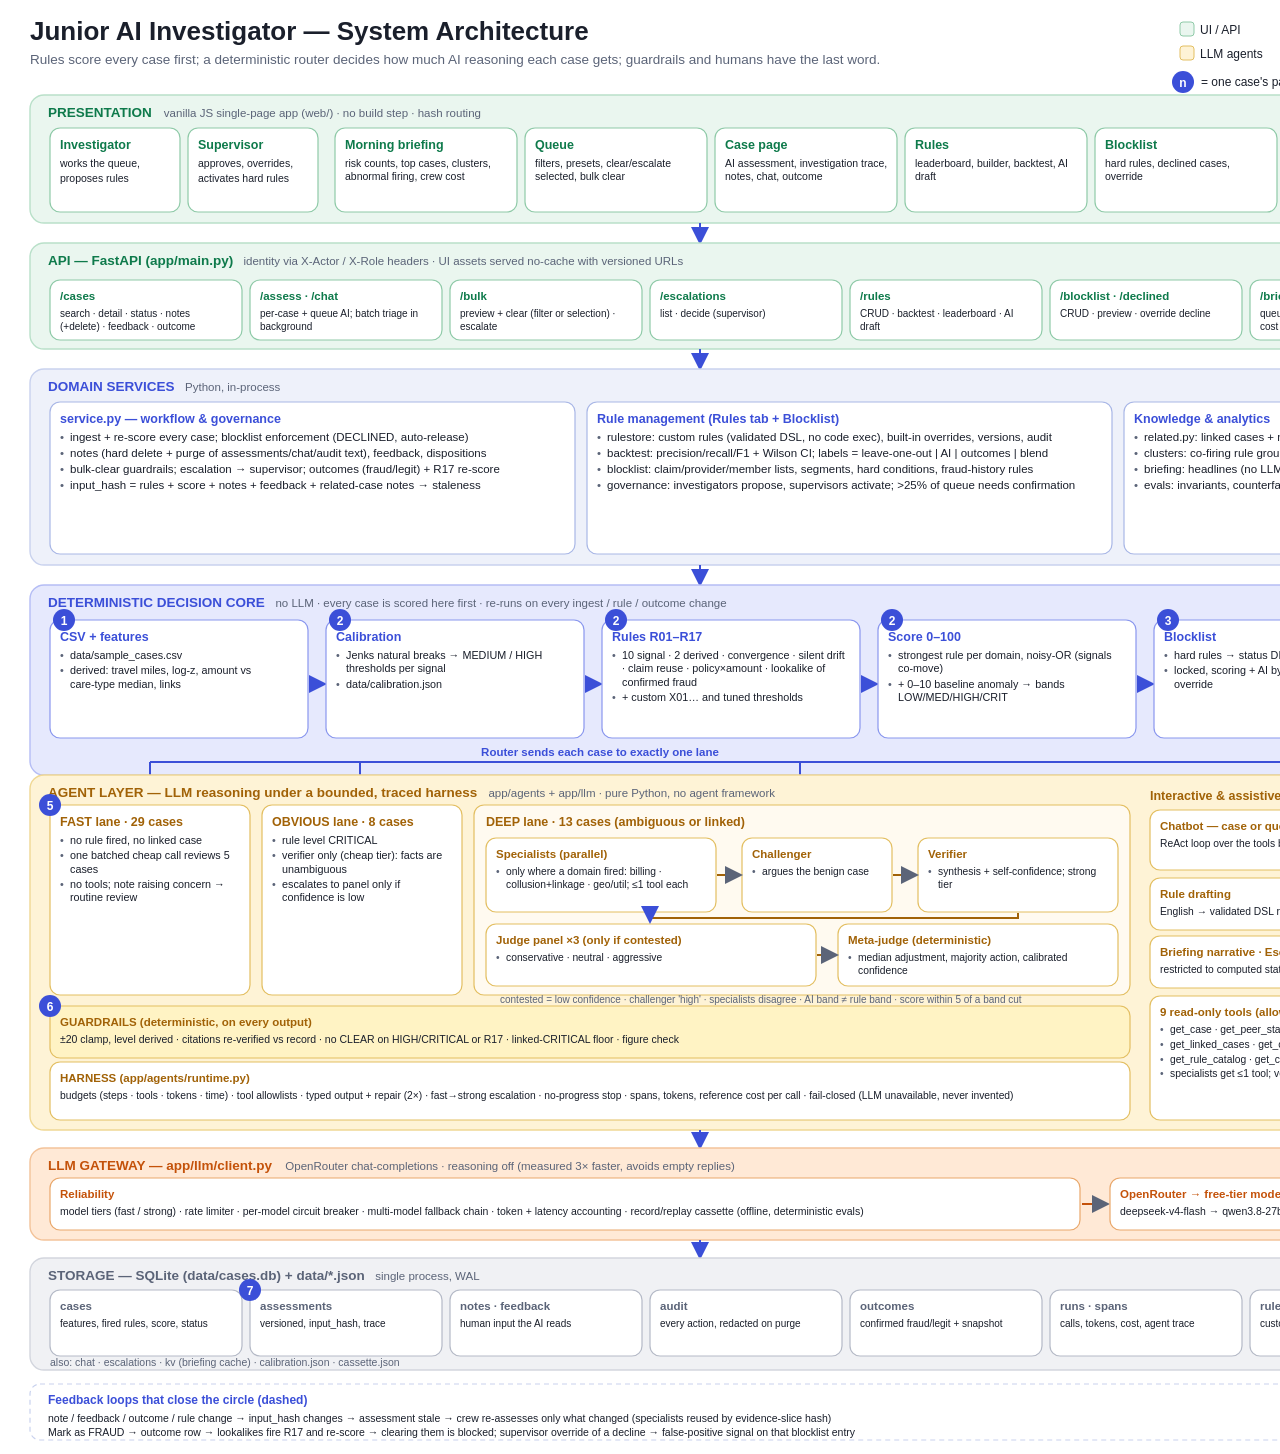
==== docs/architecture.html @ 05e73107 "Add Junior AI Investigator: AI-first fraud case review prototype A working prototype for the AI-Firs" ====
<!doctype html><meta charset='utf-8'><title>System architecture</title><body style='margin:0;background:#fff'><svg xmlns="http://www.w3.org/2000/svg" viewBox="0 0 1700 1450" width="1700" height="1450" font-family="Arial, Helvetica, sans-serif">
<defs><marker id="ah" markerWidth="9" markerHeight="9" refX="8" refY="4.5" orient="auto"><path d="M0,0 L9,4.5 L0,9 z" fill="#3b4fd8"/></marker><marker id="ahg" markerWidth="9" markerHeight="9" refX="8" refY="4.5" orient="auto"><path d="M0,0 L9,4.5 L0,9 z" fill="#5b6478"/></marker></defs>
<rect width="1700" height="1450" fill="#ffffff"/>
<text x="30" y="40" font-size="26" font-weight="700" fill="#1a1f2b" text-anchor="start">Junior AI Investigator — System Architecture</text>
<text x="30" y="64" font-size="13.5" font-weight="400" fill="#5b6478" text-anchor="start">Rules score every case first; a deterministic router decides how much AI reasoning each case gets; guardrails and humans have the last word.</text>
<rect x="1180" y="22" width="14" height="14" rx="3" fill="#eaf6ef" stroke="#8fcaa8"/>
<text x="1200" y="34" font-size="12" font-weight="400" fill="#1a1f2b" text-anchor="start">UI / API</text>
<rect x="1345" y="22" width="14" height="14" rx="3" fill="#eef1fa" stroke="#a9b7e6"/>
<text x="1365" y="34" font-size="12" font-weight="400" fill="#1a1f2b" text-anchor="start">Services</text>
<rect x="1510" y="22" width="14" height="14" rx="3" fill="#e6e9fd" stroke="#8a97ee"/>
<text x="1530" y="34" font-size="12" font-weight="400" fill="#1a1f2b" text-anchor="start">Deterministic core</text>
<rect x="1180" y="46" width="14" height="14" rx="3" fill="#fef3d6" stroke="#e3bf62"/>
<text x="1200" y="58" font-size="12" font-weight="400" fill="#1a1f2b" text-anchor="start">LLM agents</text>
<rect x="1345" y="46" width="14" height="14" rx="3" fill="#ffe9d6" stroke="#e9a86c"/>
<text x="1365" y="58" font-size="12" font-weight="400" fill="#1a1f2b" text-anchor="start">LLM gateway</text>
<rect x="1510" y="46" width="14" height="14" rx="3" fill="#f0f1f4" stroke="#b5bac7"/>
<text x="1530" y="58" font-size="12" font-weight="400" fill="#1a1f2b" text-anchor="start">Storage</text>
<circle cx="1183" cy="82" r="11" fill="#3b4fd8"/><text x="1183" y="86.5" font-size="12" font-weight="700" fill="#fff" text-anchor="middle">n</text>
<text x="1201" y="86" font-size="12" font-weight="400" fill="#1a1f2b" text-anchor="start">= one case&#x27;s path through the system</text>
<rect x="30" y="95" width="1640" height="128" rx="14" fill="#eaf6ef" stroke="#b9e0c9" stroke-width="1.4"/>
<text x="48" y="117" font-size="13.5" font-weight="700" fill="#0e7a4b" text-anchor="start">PRESENTATION</text>
<text x="163.86875" y="117" font-size="11.5" font-weight="400" fill="#5b6478" text-anchor="start">vanilla JS single-page app (web/) · no build step · hash routing</text>
<rect x="50" y="128" width="130" height="84" rx="10" fill="#ffffff" stroke="#8fcaa8" stroke-width="1.2"/>
<text x="60" y="148.5" font-size="12.5" font-weight="700" fill="#0e7a4b" text-anchor="start">Investigator</text>
<text x="60" y="167.0" font-size="10.5" font-weight="400" fill="#1a1f2b" text-anchor="start">works the queue,</text>
<text x="60" y="182.0" font-size="10.5" font-weight="400" fill="#1a1f2b" text-anchor="start">proposes rules</text>
<rect x="188" y="128" width="130" height="84" rx="10" fill="#ffffff" stroke="#8fcaa8" stroke-width="1.2"/>
<text x="198" y="148.5" font-size="12.5" font-weight="700" fill="#0e7a4b" text-anchor="start">Supervisor</text>
<text x="198" y="167.0" font-size="10.5" font-weight="400" fill="#1a1f2b" text-anchor="start">approves, overrides,</text>
<text x="198" y="182.0" font-size="10.5" font-weight="400" fill="#1a1f2b" text-anchor="start">activates hard rules</text>
<rect x="335" y="128" width="182" height="84" rx="10" fill="#ffffff" stroke="#8fcaa8" stroke-width="1.2"/>
<text x="345" y="148.5" font-size="12.5" font-weight="700" fill="#0e7a4b" text-anchor="start">Morning briefing</text>
<text x="345" y="167.0" font-size="10.5" font-weight="400" fill="#1a1f2b" text-anchor="start">risk counts, top cases, clusters,</text>
<text x="345" y="180.0" font-size="10.5" font-weight="400" fill="#1a1f2b" text-anchor="start">abnormal firing, crew cost</text>
<rect x="525" y="128" width="182" height="84" rx="10" fill="#ffffff" stroke="#8fcaa8" stroke-width="1.2"/>
<text x="535" y="148.5" font-size="12.5" font-weight="700" fill="#0e7a4b" text-anchor="start">Queue</text>
<text x="535" y="167.0" font-size="10.5" font-weight="400" fill="#1a1f2b" text-anchor="start">filters, presets, clear/escalate</text>
<text x="535" y="180.0" font-size="10.5" font-weight="400" fill="#1a1f2b" text-anchor="start">selected, bulk clear</text>
<rect x="715" y="128" width="182" height="84" rx="10" fill="#ffffff" stroke="#8fcaa8" stroke-width="1.2"/>
<text x="725" y="148.5" font-size="12.5" font-weight="700" fill="#0e7a4b" text-anchor="start">Case page</text>
<text x="725" y="167.0" font-size="10.5" font-weight="400" fill="#1a1f2b" text-anchor="start">AI assessment, investigation trace,</text>
<text x="725" y="180.0" font-size="10.5" font-weight="400" fill="#1a1f2b" text-anchor="start">notes, chat, outcome</text>
<rect x="905" y="128" width="182" height="84" rx="10" fill="#ffffff" stroke="#8fcaa8" stroke-width="1.2"/>
<text x="915" y="148.5" font-size="12.5" font-weight="700" fill="#0e7a4b" text-anchor="start">Rules</text>
<text x="915" y="167.0" font-size="10.5" font-weight="400" fill="#1a1f2b" text-anchor="start">leaderboard, builder, backtest, AI</text>
<text x="915" y="180.0" font-size="10.5" font-weight="400" fill="#1a1f2b" text-anchor="start">draft</text>
<rect x="1095" y="128" width="182" height="84" rx="10" fill="#ffffff" stroke="#8fcaa8" stroke-width="1.2"/>
<text x="1105" y="148.5" font-size="12.5" font-weight="700" fill="#0e7a4b" text-anchor="start">Blocklist</text>
<text x="1105" y="167.0" font-size="10.5" font-weight="400" fill="#1a1f2b" text-anchor="start">hard rules, declined cases,</text>
<text x="1105" y="180.0" font-size="10.5" font-weight="400" fill="#1a1f2b" text-anchor="start">override</text>
<rect x="1285" y="128" width="182" height="84" rx="10" fill="#ffffff" stroke="#8fcaa8" stroke-width="1.2"/>
<text x="1295" y="148.5" font-size="12.5" font-weight="700" fill="#0e7a4b" text-anchor="start">Supervisor</text>
<text x="1295" y="167.0" font-size="10.5" font-weight="400" fill="#1a1f2b" text-anchor="start">escalation decisions</text>
<rect x="1475" y="128" width="182" height="84" rx="10" fill="#ffffff" stroke="#8fcaa8" stroke-width="1.2"/>
<text x="1485" y="148.5" font-size="12.5" font-weight="700" fill="#0e7a4b" text-anchor="start">Audit log</text>
<text x="1485" y="167.0" font-size="10.5" font-weight="400" fill="#1a1f2b" text-anchor="start">every AI + human action, CSV</text>
<text x="1485" y="180.0" font-size="10.5" font-weight="400" fill="#1a1f2b" text-anchor="start">export</text>
<line x1="700" y1="223" x2="700" y2="243" stroke="#3b4fd8" stroke-width="2" marker-end="url(#ah)"/>
<line x1="1300" y1="223" x2="1300" y2="243" stroke="#3b4fd8" stroke-width="2" marker-end="url(#ah)"/>
<rect x="30" y="243" width="1640" height="106" rx="14" fill="#eaf6ef" stroke="#b9e0c9" stroke-width="1.4"/>
<text x="48" y="265" font-size="13.5" font-weight="700" fill="#0e7a4b" text-anchor="start">API — FastAPI (app/main.py)</text>
<text x="243.5" y="265" font-size="11.5" font-weight="400" fill="#5b6478" text-anchor="start">identity via X-Actor / X-Role headers · UI assets served no-cache with versioned URLs</text>
<rect x="50" y="280" width="192" height="60" rx="10" fill="#ffffff" stroke="#8fcaa8" stroke-width="1.2"/>
<text x="60" y="299.5" font-size="11.5" font-weight="700" fill="#0e7a4b" text-anchor="start">/cases</text>
<text x="60" y="317.0" font-size="10" font-weight="400" fill="#1a1f2b" text-anchor="start">search · detail · status · notes</text>
<text x="60" y="329.5" font-size="10" font-weight="400" fill="#1a1f2b" text-anchor="start">(+delete) · feedback · outcome</text>
<rect x="250" y="280" width="192" height="60" rx="10" fill="#ffffff" stroke="#8fcaa8" stroke-width="1.2"/>
<text x="260" y="299.5" font-size="11.5" font-weight="700" fill="#0e7a4b" text-anchor="start">/assess · /chat</text>
<text x="260" y="317.0" font-size="10" font-weight="400" fill="#1a1f2b" text-anchor="start">per-case + queue AI; batch triage in</text>
<text x="260" y="329.5" font-size="10" font-weight="400" fill="#1a1f2b" text-anchor="start">background</text>
<rect x="450" y="280" width="192" height="60" rx="10" fill="#ffffff" stroke="#8fcaa8" stroke-width="1.2"/>
<text x="460" y="299.5" font-size="11.5" font-weight="700" fill="#0e7a4b" text-anchor="start">/bulk</text>
<text x="460" y="317.0" font-size="10" font-weight="400" fill="#1a1f2b" text-anchor="start">preview + clear (filter or selection) ·</text>
<text x="460" y="329.5" font-size="10" font-weight="400" fill="#1a1f2b" text-anchor="start">escalate</text>
<rect x="650" y="280" width="192" height="60" rx="10" fill="#ffffff" stroke="#8fcaa8" stroke-width="1.2"/>
<text x="660" y="299.5" font-size="11.5" font-weight="700" fill="#0e7a4b" text-anchor="start">/escalations</text>
<text x="660" y="317.0" font-size="10" font-weight="400" fill="#1a1f2b" text-anchor="start">list · decide (supervisor)</text>
<rect x="850" y="280" width="192" height="60" rx="10" fill="#ffffff" stroke="#8fcaa8" stroke-width="1.2"/>
<text x="860" y="299.5" font-size="11.5" font-weight="700" fill="#0e7a4b" text-anchor="start">/rules</text>
<text x="860" y="317.0" font-size="10" font-weight="400" fill="#1a1f2b" text-anchor="start">CRUD · backtest · leaderboard · AI</text>
<text x="860" y="329.5" font-size="10" font-weight="400" fill="#1a1f2b" text-anchor="start">draft</text>
<rect x="1050" y="280" width="192" height="60" rx="10" fill="#ffffff" stroke="#8fcaa8" stroke-width="1.2"/>
<text x="1060" y="299.5" font-size="11.5" font-weight="700" fill="#0e7a4b" text-anchor="start">/blocklist · /declined</text>
<text x="1060" y="317.0" font-size="10" font-weight="400" fill="#1a1f2b" text-anchor="start">CRUD · preview · override decline</text>
<rect x="1250" y="280" width="192" height="60" rx="10" fill="#ffffff" stroke="#8fcaa8" stroke-width="1.2"/>
<text x="1260" y="299.5" font-size="11.5" font-weight="700" fill="#0e7a4b" text-anchor="start">/briefing · /clusters · /runs</text>
<text x="1260" y="317.0" font-size="10" font-weight="400" fill="#1a1f2b" text-anchor="start">queue analytics, narrative, trace +</text>
<text x="1260" y="329.5" font-size="10" font-weight="400" fill="#1a1f2b" text-anchor="start">cost</text>
<rect x="1450" y="280" width="192" height="60" rx="10" fill="#ffffff" stroke="#8fcaa8" stroke-width="1.2"/>
<text x="1460" y="299.5" font-size="11.5" font-weight="700" fill="#0e7a4b" text-anchor="start">/audit</text>
<text x="1460" y="317.0" font-size="10" font-weight="400" fill="#1a1f2b" text-anchor="start">log + CSV</text>
<line x1="700" y1="349" x2="700" y2="369" stroke="#3b4fd8" stroke-width="2" marker-end="url(#ah)"/>
<line x1="1300" y1="349" x2="1300" y2="369" stroke="#3b4fd8" stroke-width="2" marker-end="url(#ah)"/>
<rect x="30" y="369" width="1640" height="196" rx="14" fill="#eef1fa" stroke="#c9d2ee" stroke-width="1.4"/>
<text x="48" y="391" font-size="13.5" font-weight="700" fill="#3b4fd8" text-anchor="start">DOMAIN SERVICES</text>
<text x="185.096875" y="391" font-size="11.5" font-weight="400" fill="#5b6478" text-anchor="start">Python, in-process</text>
<rect x="50" y="402" width="525" height="152" rx="10" fill="#ffffff" stroke="#a9b7e6" stroke-width="1.2"/>
<text x="60" y="422.5" font-size="12.5" font-weight="700" fill="#3b4fd8" text-anchor="start">service.py — workflow &amp; governance</text>
<text x="60" y="441.0" font-size="11.5" font-weight="400" fill="#5b6478" text-anchor="start">•</text>
<text x="70" y="441.0" font-size="11.5" font-weight="400" fill="#1a1f2b" text-anchor="start">ingest + re-score every case; blocklist enforcement (DECLINED, auto-release)</text>
<text x="60" y="457.0" font-size="11.5" font-weight="400" fill="#5b6478" text-anchor="start">•</text>
<text x="70" y="457.0" font-size="11.5" font-weight="400" fill="#1a1f2b" text-anchor="start">notes (hard delete + purge of assessments/chat/audit text), feedback, dispositions</text>
<text x="60" y="473.0" font-size="11.5" font-weight="400" fill="#5b6478" text-anchor="start">•</text>
<text x="70" y="473.0" font-size="11.5" font-weight="400" fill="#1a1f2b" text-anchor="start">bulk-clear guardrails; escalation → supervisor; outcomes (fraud/legit) + R17 re-score</text>
<text x="60" y="489.0" font-size="11.5" font-weight="400" fill="#5b6478" text-anchor="start">•</text>
<text x="70" y="489.0" font-size="11.5" font-weight="400" fill="#1a1f2b" text-anchor="start">input_hash = rules + score + notes + feedback + related-case notes → staleness</text>
<rect x="587" y="402" width="525" height="152" rx="10" fill="#ffffff" stroke="#a9b7e6" stroke-width="1.2"/>
<text x="597" y="422.5" font-size="12.5" font-weight="700" fill="#3b4fd8" text-anchor="start">Rule management (Rules tab + Blocklist)</text>
<text x="597" y="441.0" font-size="11.5" font-weight="400" fill="#5b6478" text-anchor="start">•</text>
<text x="607" y="441.0" font-size="11.5" font-weight="400" fill="#1a1f2b" text-anchor="start">rulestore: custom rules (validated DSL, no code exec), built-in overrides, versions, audit</text>
<text x="597" y="457.0" font-size="11.5" font-weight="400" fill="#5b6478" text-anchor="start">•</text>
<text x="607" y="457.0" font-size="11.5" font-weight="400" fill="#1a1f2b" text-anchor="start">backtest: precision/recall/F1 + Wilson CI; labels = leave-one-out | AI | outcomes | blend</text>
<text x="597" y="473.0" font-size="11.5" font-weight="400" fill="#5b6478" text-anchor="start">•</text>
<text x="607" y="473.0" font-size="11.5" font-weight="400" fill="#1a1f2b" text-anchor="start">blocklist: claim/provider/member lists, segments, hard conditions, fraud-history rules</text>
<text x="597" y="489.0" font-size="11.5" font-weight="400" fill="#5b6478" text-anchor="start">•</text>
<text x="607" y="489.0" font-size="11.5" font-weight="400" fill="#1a1f2b" text-anchor="start">governance: investigators propose, supervisors activate; &gt;25% of queue needs confirmation</text>
<rect x="1124" y="402" width="516" height="152" rx="10" fill="#ffffff" stroke="#a9b7e6" stroke-width="1.2"/>
<text x="1134" y="422.5" font-size="12.5" font-weight="700" fill="#3b4fd8" text-anchor="start">Knowledge &amp; analytics</text>
<text x="1134" y="441.0" font-size="11.5" font-weight="400" fill="#5b6478" text-anchor="start">•</text>
<text x="1144" y="441.0" font-size="11.5" font-weight="400" fill="#1a1f2b" text-anchor="start">related.py: linked cases + nearest-by-signal + confirmed outcomes → context for agents</text>
<text x="1134" y="457.0" font-size="11.5" font-weight="400" fill="#5b6478" text-anchor="start">•</text>
<text x="1144" y="457.0" font-size="11.5" font-weight="400" fill="#1a1f2b" text-anchor="start">clusters: co-firing rule groups; abnormal fire-rates by care type/state/month (exact binomial)</text>
<text x="1134" y="473.0" font-size="11.5" font-weight="400" fill="#5b6478" text-anchor="start">•</text>
<text x="1144" y="473.0" font-size="11.5" font-weight="400" fill="#1a1f2b" text-anchor="start">briefing: headlines (no LLM), stats, optional grounded narrative</text>
<text x="1134" y="489.0" font-size="11.5" font-weight="400" fill="#5b6478" text-anchor="start">•</text>
<text x="1144" y="489.0" font-size="11.5" font-weight="400" fill="#1a1f2b" text-anchor="start">evals: invariants, counterfactual/injection tests, shadow A/B vs single judge</text>
<line x1="700" y1="565" x2="700" y2="585" stroke="#3b4fd8" stroke-width="2" marker-end="url(#ah)"/>
<line x1="1300" y1="565" x2="1300" y2="585" stroke="#3b4fd8" stroke-width="2" marker-end="url(#ah)"/>
<rect x="30" y="585" width="1640" height="190" rx="14" fill="#e6e9fd" stroke="#b5bdf5" stroke-width="1.4"/>
<text x="48" y="607" font-size="13.5" font-weight="700" fill="#3b4fd8" text-anchor="start">DETERMINISTIC DECISION CORE</text>
<text x="275.4" y="607" font-size="11.5" font-weight="400" fill="#5b6478" text-anchor="start">no LLM · every case is scored here first · re-runs on every ingest / rule / outcome change</text>
<rect x="50" y="620" width="258" height="118" rx="10" fill="#ffffff" stroke="#8a97ee" stroke-width="1.2"/>
<text x="60" y="640.5" font-size="12.5" font-weight="700" fill="#3b4fd8" text-anchor="start">CSV + features</text>
<text x="60" y="659.0" font-size="10.8" font-weight="400" fill="#5b6478" text-anchor="start">•</text>
<text x="70" y="659.0" font-size="10.8" font-weight="400" fill="#1a1f2b" text-anchor="start">data/sample_cases.csv</text>
<text x="60" y="674.3" font-size="10.8" font-weight="400" fill="#5b6478" text-anchor="start">•</text>
<text x="70" y="674.3" font-size="10.8" font-weight="400" fill="#1a1f2b" text-anchor="start">derived: travel miles, log-z, amount vs</text>
<text x="70" y="687.5999999999999" font-size="10.8" font-weight="400" fill="#1a1f2b" text-anchor="start">care-type median, links</text>
<line x1="309" y1="684" x2="325" y2="684" stroke="#3b4fd8" stroke-width="2" marker-end="url(#ah)"/>
<rect x="326" y="620" width="258" height="118" rx="10" fill="#ffffff" stroke="#8a97ee" stroke-width="1.2"/>
<text x="336" y="640.5" font-size="12.5" font-weight="700" fill="#3b4fd8" text-anchor="start">Calibration</text>
<text x="336" y="659.0" font-size="10.8" font-weight="400" fill="#5b6478" text-anchor="start">•</text>
<text x="346" y="659.0" font-size="10.8" font-weight="400" fill="#1a1f2b" text-anchor="start">Jenks natural breaks → MEDIUM / HIGH</text>
<text x="346" y="672.3" font-size="10.8" font-weight="400" fill="#1a1f2b" text-anchor="start">thresholds per signal</text>
<text x="336" y="687.5999999999999" font-size="10.8" font-weight="400" fill="#5b6478" text-anchor="start">•</text>
<text x="346" y="687.5999999999999" font-size="10.8" font-weight="400" fill="#1a1f2b" text-anchor="start">data/calibration.json</text>
<line x1="585" y1="684" x2="601" y2="684" stroke="#3b4fd8" stroke-width="2" marker-end="url(#ah)"/>
<rect x="602" y="620" width="258" height="118" rx="10" fill="#ffffff" stroke="#8a97ee" stroke-width="1.2"/>
<text x="612" y="640.5" font-size="12.5" font-weight="700" fill="#3b4fd8" text-anchor="start">Rules R01–R17</text>
<text x="612" y="659.0" font-size="10.8" font-weight="400" fill="#5b6478" text-anchor="start">•</text>
<text x="622" y="659.0" font-size="10.8" font-weight="400" fill="#1a1f2b" text-anchor="start">10 signal · 2 derived · convergence · silent drift</text>
<text x="622" y="672.3" font-size="10.8" font-weight="400" fill="#1a1f2b" text-anchor="start">· claim reuse · policy×amount · lookalike of</text>
<text x="622" y="685.5999999999999" font-size="10.8" font-weight="400" fill="#1a1f2b" text-anchor="start">confirmed fraud</text>
<text x="612" y="700.8999999999999" font-size="10.8" font-weight="400" fill="#5b6478" text-anchor="start">•</text>
<text x="622" y="700.8999999999999" font-size="10.8" font-weight="400" fill="#1a1f2b" text-anchor="start">+ custom X01… and tuned thresholds</text>
<line x1="861" y1="684" x2="877" y2="684" stroke="#3b4fd8" stroke-width="2" marker-end="url(#ah)"/>
<rect x="878" y="620" width="258" height="118" rx="10" fill="#ffffff" stroke="#8a97ee" stroke-width="1.2"/>
<text x="888" y="640.5" font-size="12.5" font-weight="700" fill="#3b4fd8" text-anchor="start">Score 0–100</text>
<text x="888" y="659.0" font-size="10.8" font-weight="400" fill="#5b6478" text-anchor="start">•</text>
<text x="898" y="659.0" font-size="10.8" font-weight="400" fill="#1a1f2b" text-anchor="start">strongest rule per domain, noisy-OR (signals</text>
<text x="898" y="672.3" font-size="10.8" font-weight="400" fill="#1a1f2b" text-anchor="start">co-move)</text>
<text x="888" y="687.5999999999999" font-size="10.8" font-weight="400" fill="#5b6478" text-anchor="start">•</text>
<text x="898" y="687.5999999999999" font-size="10.8" font-weight="400" fill="#1a1f2b" text-anchor="start">+ 0–10 baseline anomaly → bands</text>
<text x="898" y="700.8999999999999" font-size="10.8" font-weight="400" fill="#1a1f2b" text-anchor="start">LOW/MED/HIGH/CRIT</text>
<line x1="1137" y1="684" x2="1153" y2="684" stroke="#3b4fd8" stroke-width="2" marker-end="url(#ah)"/>
<rect x="1154" y="620" width="258" height="118" rx="10" fill="#ffffff" stroke="#8a97ee" stroke-width="1.2"/>
<text x="1164" y="640.5" font-size="12.5" font-weight="700" fill="#3b4fd8" text-anchor="start">Blocklist</text>
<text x="1164" y="659.0" font-size="10.8" font-weight="400" fill="#5b6478" text-anchor="start">•</text>
<text x="1174" y="659.0" font-size="10.8" font-weight="400" fill="#1a1f2b" text-anchor="start">hard rules → status DECLINED</text>
<text x="1164" y="674.3" font-size="10.8" font-weight="400" fill="#5b6478" text-anchor="start">•</text>
<text x="1174" y="674.3" font-size="10.8" font-weight="400" fill="#1a1f2b" text-anchor="start">locked, scoring + AI bypassed, supervisor</text>
<text x="1174" y="687.5999999999999" font-size="10.8" font-weight="400" fill="#1a1f2b" text-anchor="start">override</text>
<line x1="1413" y1="684" x2="1429" y2="684" stroke="#3b4fd8" stroke-width="2" marker-end="url(#ah)"/>
<rect x="1430" y="620" width="258" height="118" rx="10" fill="#ffffff" stroke="#8a97ee" stroke-width="1.2"/>
<text x="1440" y="640.5" font-size="12.5" font-weight="700" fill="#3b4fd8" text-anchor="start">Router</text>
<text x="1440" y="659.0" font-size="10.8" font-weight="400" fill="#5b6478" text-anchor="start">•</text>
<text x="1450" y="659.0" font-size="10.8" font-weight="400" fill="#1a1f2b" text-anchor="start">FAST: no rule, no link</text>
<text x="1440" y="674.3" font-size="10.8" font-weight="400" fill="#5b6478" text-anchor="start">•</text>
<text x="1450" y="674.3" font-size="10.8" font-weight="400" fill="#1a1f2b" text-anchor="start">OBVIOUS: CRITICAL</text>
<text x="1440" y="689.5999999999999" font-size="10.8" font-weight="400" fill="#5b6478" text-anchor="start">•</text>
<text x="1450" y="689.5999999999999" font-size="10.8" font-weight="400" fill="#1a1f2b" text-anchor="start">DEEP: everything else</text>
<circle cx="64" cy="620" r="11" fill="#3b4fd8"/><text x="64" y="624.5" font-size="12" font-weight="700" fill="#fff" text-anchor="middle">1</text>
<circle cx="340" cy="620" r="11" fill="#3b4fd8"/><text x="340" y="624.5" font-size="12" font-weight="700" fill="#fff" text-anchor="middle">2</text>
<circle cx="616" cy="620" r="11" fill="#3b4fd8"/><text x="616" y="624.5" font-size="12" font-weight="700" fill="#fff" text-anchor="middle">2</text>
<circle cx="892" cy="620" r="11" fill="#3b4fd8"/><text x="892" y="624.5" font-size="12" font-weight="700" fill="#fff" text-anchor="middle">2</text>
<circle cx="1168" cy="620" r="11" fill="#3b4fd8"/><text x="1168" y="624.5" font-size="12" font-weight="700" fill="#fff" text-anchor="middle">3</text>
<circle cx="1444" cy="620" r="11" fill="#3b4fd8"/><text x="1444" y="624.5" font-size="12" font-weight="700" fill="#fff" text-anchor="middle">4</text>
<text x="600" y="756" font-size="11.5" font-weight="700" fill="#3b4fd8" text-anchor="middle">Router sends each case to exactly one lane</text>
<path d="M1559.0,738 V762 H150" fill="none" stroke="#3b4fd8" stroke-width="2"/>
<line x1="150" y1="762" x2="150" y2="800" stroke="#3b4fd8" stroke-width="2" marker-end="url(#ah)"/>
<line x1="360" y1="762" x2="360" y2="800" stroke="#3b4fd8" stroke-width="2" marker-end="url(#ah)"/>
<line x1="800" y1="762" x2="800" y2="800" stroke="#3b4fd8" stroke-width="2" marker-end="url(#ah)"/>
<rect x="30" y="775" width="1640" height="355" rx="14" fill="#fef3d6" stroke="#f0d894" stroke-width="1.4"/>
<text x="48" y="797" font-size="13.5" font-weight="700" fill="#a16207" text-anchor="start">AGENT LAYER — LLM reasoning under a bounded, traced harness</text>
<text x="488.38125" y="797" font-size="11.5" font-weight="400" fill="#5b6478" text-anchor="start">app/agents + app/llm · pure Python, no agent framework</text>
<rect x="50" y="805" width="200" height="190" rx="10" fill="#ffffff" stroke="#e3bf62" stroke-width="1.2"/>
<text x="60" y="825.5" font-size="12.5" font-weight="700" fill="#a16207" text-anchor="start">FAST lane · 29 cases</text>
<text x="60" y="844.0" font-size="10.8" font-weight="400" fill="#5b6478" text-anchor="start">•</text>
<text x="70" y="844.0" font-size="10.8" font-weight="400" fill="#1a1f2b" text-anchor="start">no rule fired, no linked case</text>
<text x="60" y="859.3" font-size="10.8" font-weight="400" fill="#5b6478" text-anchor="start">•</text>
<text x="70" y="859.3" font-size="10.8" font-weight="400" fill="#1a1f2b" text-anchor="start">one batched cheap call reviews 5</text>
<text x="70" y="872.5999999999999" font-size="10.8" font-weight="400" fill="#1a1f2b" text-anchor="start">cases</text>
<text x="60" y="887.8999999999999" font-size="10.8" font-weight="400" fill="#5b6478" text-anchor="start">•</text>
<text x="70" y="887.8999999999999" font-size="10.8" font-weight="400" fill="#1a1f2b" text-anchor="start">no tools; note raising concern →</text>
<text x="70" y="901.1999999999998" font-size="10.8" font-weight="400" fill="#1a1f2b" text-anchor="start">routine review</text>
<rect x="262" y="805" width="200" height="190" rx="10" fill="#ffffff" stroke="#e3bf62" stroke-width="1.2"/>
<text x="272" y="825.5" font-size="12.5" font-weight="700" fill="#a16207" text-anchor="start">OBVIOUS lane · 8 cases</text>
<text x="272" y="844.0" font-size="10.8" font-weight="400" fill="#5b6478" text-anchor="start">•</text>
<text x="282" y="844.0" font-size="10.8" font-weight="400" fill="#1a1f2b" text-anchor="start">rule level CRITICAL</text>
<text x="272" y="859.3" font-size="10.8" font-weight="400" fill="#5b6478" text-anchor="start">•</text>
<text x="282" y="859.3" font-size="10.8" font-weight="400" fill="#1a1f2b" text-anchor="start">verifier only (cheap tier): facts are</text>
<text x="282" y="872.5999999999999" font-size="10.8" font-weight="400" fill="#1a1f2b" text-anchor="start">unambiguous</text>
<text x="272" y="887.8999999999999" font-size="10.8" font-weight="400" fill="#5b6478" text-anchor="start">•</text>
<text x="282" y="887.8999999999999" font-size="10.8" font-weight="400" fill="#1a1f2b" text-anchor="start">escalates to panel only if</text>
<text x="282" y="901.1999999999998" font-size="10.8" font-weight="400" fill="#1a1f2b" text-anchor="start">confidence is low</text>
<rect x="474" y="805" width="656" height="190" rx="10" fill="#fffaf0" stroke="#e3bf62" stroke-width="1.2"/>
<text x="486" y="826" font-size="12.5" font-weight="700" fill="#a16207" text-anchor="start">DEEP lane · 13 cases (ambiguous or linked)</text>
<rect x="486" y="838" width="230" height="74" rx="10" fill="#ffffff" stroke="#e3bf62" stroke-width="1.2"/>
<text x="496" y="857.5" font-size="11.5" font-weight="700" fill="#a16207" text-anchor="start">Specialists (parallel)</text>
<text x="496" y="875.0" font-size="10.3" font-weight="400" fill="#5b6478" text-anchor="start">•</text>
<text x="506" y="875.0" font-size="10.3" font-weight="400" fill="#1a1f2b" text-anchor="start">only where a domain fired: billing ·</text>
<text x="506" y="887.8" font-size="10.3" font-weight="400" fill="#1a1f2b" text-anchor="start">collusion+linkage · geo/util; ≤1 tool each</text>
<rect x="742" y="838" width="150" height="74" rx="10" fill="#ffffff" stroke="#e3bf62" stroke-width="1.2"/>
<text x="752" y="857.5" font-size="11.5" font-weight="700" fill="#a16207" text-anchor="start">Challenger</text>
<text x="752" y="875.0" font-size="10.3" font-weight="400" fill="#5b6478" text-anchor="start">•</text>
<text x="762" y="875.0" font-size="10.3" font-weight="400" fill="#1a1f2b" text-anchor="start">argues the benign case</text>
<rect x="918" y="838" width="200" height="74" rx="10" fill="#ffffff" stroke="#e3bf62" stroke-width="1.2"/>
<text x="928" y="857.5" font-size="11.5" font-weight="700" fill="#a16207" text-anchor="start">Verifier</text>
<text x="928" y="875.0" font-size="10.3" font-weight="400" fill="#5b6478" text-anchor="start">•</text>
<text x="938" y="875.0" font-size="10.3" font-weight="400" fill="#1a1f2b" text-anchor="start">synthesis + self-confidence; strong</text>
<text x="938" y="887.8" font-size="10.3" font-weight="400" fill="#1a1f2b" text-anchor="start">tier</text>
<line x1="717" y1="875" x2="741" y2="875" stroke="#a16207" stroke-width="2" marker-end="url(#ahg)"/>
<line x1="893" y1="875" x2="917" y2="875" stroke="#a16207" stroke-width="2" marker-end="url(#ahg)"/>
<rect x="486" y="924" width="330" height="62" rx="10" fill="#ffffff" stroke="#e3bf62" stroke-width="1.2"/>
<text x="496" y="943.5" font-size="11.5" font-weight="700" fill="#a16207" text-anchor="start">Judge panel ×3 (only if contested)</text>
<text x="496" y="961.0" font-size="10.3" font-weight="400" fill="#5b6478" text-anchor="start">•</text>
<text x="506" y="961.0" font-size="10.3" font-weight="400" fill="#1a1f2b" text-anchor="start">conservative · neutral · aggressive</text>
<rect x="838" y="924" width="280" height="62" rx="10" fill="#ffffff" stroke="#e3bf62" stroke-width="1.2"/>
<text x="848" y="943.5" font-size="11.5" font-weight="700" fill="#a16207" text-anchor="start">Meta-judge (deterministic)</text>
<text x="848" y="961.0" font-size="10.3" font-weight="400" fill="#5b6478" text-anchor="start">•</text>
<text x="858" y="961.0" font-size="10.3" font-weight="400" fill="#1a1f2b" text-anchor="start">median adjustment, majority action, calibrated</text>
<text x="858" y="973.8" font-size="10.3" font-weight="400" fill="#1a1f2b" text-anchor="start">confidence</text>
<line x1="1018" y1="913" x2="1018" y2="919" stroke="#a16207" stroke-width="2"/>
<path d="M1018,913 V918 H650 V922" fill="none" stroke="#a16207" stroke-width="2" marker-end="url(#ah)"/>
<line x1="817" y1="955" x2="837" y2="955" stroke="#a16207" stroke-width="2" marker-end="url(#ahg)"/>
<text x="500" y="1003" font-size="10" font-weight="400" fill="#5b6478" text-anchor="start">contested = low confidence · challenger &#x27;high&#x27; · specialists disagree · AI band ≠ rule band · score within 5 of a band cut</text>
<rect x="50" y="1006" width="1080" height="52" rx="10" fill="#fff3c4" stroke="#e3bf62" stroke-width="1.2"/>
<text x="60" y="1025.5" font-size="11.5" font-weight="700" fill="#a16207" text-anchor="start">GUARDRAILS (deterministic, on every output)</text>
<text x="60" y="1043.0" font-size="10.5" font-weight="400" fill="#1a1f2b" text-anchor="start">±20 clamp, level derived · citations re-verified vs record · no CLEAR on HIGH/CRITICAL or R17 · linked-CRITICAL floor · figure check</text>
<rect x="50" y="1062" width="1080" height="58" rx="10" fill="#ffffff" stroke="#e3bf62" stroke-width="1.2"/>
<text x="60" y="1081.5" font-size="11.5" font-weight="700" fill="#a16207" text-anchor="start">HARNESS (app/agents/runtime.py)</text>
<text x="60" y="1099.0" font-size="10.3" font-weight="400" fill="#1a1f2b" text-anchor="start">budgets (steps · tools · tokens · time) · tool allowlists · typed output + repair (2×) · fast→strong escalation · no-progress stop · spans, tokens, reference cost per call · fail-closed (LLM unavailable, never invented)</text>
<circle cx="50" cy="805" r="11" fill="#3b4fd8"/><text x="50" y="809.5" font-size="12" font-weight="700" fill="#fff" text-anchor="middle">5</text>
<circle cx="50" cy="1006" r="11" fill="#3b4fd8"/><text x="50" y="1010.5" font-size="12" font-weight="700" fill="#fff" text-anchor="middle">6</text>
<text x="1150" y="800" font-size="12.5" font-weight="700" fill="#a16207" text-anchor="start">Interactive &amp; assistive agents</text>
<rect x="1150" y="810" width="490" height="60" rx="10" fill="#ffffff" stroke="#e3bf62" stroke-width="1.2"/>
<text x="1160" y="829.5" font-size="11.5" font-weight="700" fill="#a16207" text-anchor="start">Chatbot — case or queue scope</text>
<text x="1160" y="847.0" font-size="10.3" font-weight="400" fill="#1a1f2b" text-anchor="start">ReAct loop over the tools below; sees case packet, AI assessment, all notes, audit tail</text>
<rect x="1150" y="878" width="490" height="52" rx="10" fill="#ffffff" stroke="#e3bf62" stroke-width="1.2"/>
<text x="1160" y="897.5" font-size="11.5" font-weight="700" fill="#a16207" text-anchor="start">Rule drafting</text>
<text x="1160" y="915.0" font-size="10.3" font-weight="400" fill="#1a1f2b" text-anchor="start">English → validated DSL rule; never auto-saved</text>
<rect x="1150" y="936" width="490" height="52" rx="10" fill="#ffffff" stroke="#e3bf62" stroke-width="1.2"/>
<text x="1160" y="955.5" font-size="11.5" font-weight="700" fill="#a16207" text-anchor="start">Briefing narrative · Escalation handoff</text>
<text x="1160" y="973.0" font-size="10.3" font-weight="400" fill="#1a1f2b" text-anchor="start">restricted to computed stats / case file; figures verified</text>
<rect x="1150" y="996" width="490" height="124" rx="10" fill="#ffffff" stroke="#e3bf62" stroke-width="1.2"/>
<text x="1160" y="1015.5" font-size="11.5" font-weight="700" fill="#a16207" text-anchor="start">9 read-only tools (allowlisted per agent)</text>
<text x="1160" y="1033.0" font-size="10.3" font-weight="400" fill="#5b6478" text-anchor="start">•</text>
<text x="1170" y="1033.0" font-size="10.3" font-weight="400" fill="#1a1f2b" text-anchor="start">get_case · get_peer_stats · find_similar_cases</text>
<text x="1160" y="1047.8" font-size="10.3" font-weight="400" fill="#5b6478" text-anchor="start">•</text>
<text x="1170" y="1047.8" font-size="10.3" font-weight="400" fill="#1a1f2b" text-anchor="start">get_linked_cases · get_case_notes · search_notes</text>
<text x="1160" y="1062.6" font-size="10.3" font-weight="400" fill="#5b6478" text-anchor="start">•</text>
<text x="1170" y="1062.6" font-size="10.3" font-weight="400" fill="#1a1f2b" text-anchor="start">get_rule_catalog · get_cluster_context · query_cases</text>
<text x="1160" y="1077.3999999999999" font-size="10.3" font-weight="400" fill="#5b6478" text-anchor="start">•</text>
<text x="1170" y="1077.3999999999999" font-size="10.3" font-weight="400" fill="#1a1f2b" text-anchor="start">specialists get ≤1 tool; verifier, challenger, panel none</text>
<line x1="700" y1="1130" x2="700" y2="1148" stroke="#3b4fd8" stroke-width="2" marker-end="url(#ah)"/>
<line x1="1300" y1="1130" x2="1300" y2="1148" stroke="#3b4fd8" stroke-width="2" marker-end="url(#ah)"/>
<rect x="30" y="1148" width="1640" height="92" rx="14" fill="#ffe9d6" stroke="#f3c39a" stroke-width="1.4"/>
<text x="48" y="1170" font-size="13.5" font-weight="700" fill="#c4520a" text-anchor="start">LLM GATEWAY — app/llm/client.py</text>
<text x="285.3515625" y="1170" font-size="11.5" font-weight="400" fill="#5b6478" text-anchor="start">OpenRouter chat-completions · reasoning off (measured 3× faster, avoids empty replies)</text>
<rect x="50" y="1178" width="1030" height="52" rx="10" fill="#ffffff" stroke="#e9a86c" stroke-width="1.2"/>
<text x="60" y="1197.5" font-size="11.5" font-weight="700" fill="#c4520a" text-anchor="start">Reliability</text>
<text x="60" y="1215.0" font-size="10.5" font-weight="400" fill="#1a1f2b" text-anchor="start">model tiers (fast / strong) · rate limiter · per-model circuit breaker · multi-model fallback chain · token + latency accounting · record/replay cassette (offline, deterministic evals)</text>
<line x1="1082" y1="1204" x2="1108" y2="1204" stroke="#c4520a" stroke-width="2" marker-end="url(#ahg)"/>
<rect x="1110" y="1178" width="530" height="52" rx="10" fill="#ffffff" stroke="#e9a86c" stroke-width="1.2"/>
<text x="1120" y="1197.5" font-size="11.5" font-weight="700" fill="#c4520a" text-anchor="start">OpenRouter → free-tier models, tried in order</text>
<text x="1120" y="1215.0" font-size="10.5" font-weight="400" fill="#1a1f2b" text-anchor="start">deepseek-v4-flash → qwen3.8-27b → gemma-4-31b → nemotron-3-super</text>
<line x1="700" y1="1240" x2="700" y2="1258" stroke="#3b4fd8" stroke-width="2" marker-end="url(#ah)"/>
<rect x="30" y="1258" width="1640" height="112" rx="14" fill="#f0f1f4" stroke="#d3d6de" stroke-width="1.4"/>
<text x="48" y="1280" font-size="13.5" font-weight="700" fill="#5b6478" text-anchor="start">STORAGE — SQLite (data/cases.db) + data/*.json</text>
<text x="375.196875" y="1280" font-size="11.5" font-weight="400" fill="#5b6478" text-anchor="start">single process, WAL</text>
<rect x="50" y="1290" width="192" height="66" rx="10" fill="#ffffff" stroke="#b5bac7" stroke-width="1.2"/>
<text x="60" y="1309.5" font-size="11.5" font-weight="700" fill="#5b6478" text-anchor="start">cases</text>
<text x="60" y="1327.0" font-size="10" font-weight="400" fill="#1a1f2b" text-anchor="start">features, fired rules, score, status</text>
<rect x="250" y="1290" width="192" height="66" rx="10" fill="#ffffff" stroke="#b5bac7" stroke-width="1.2"/>
<text x="260" y="1309.5" font-size="11.5" font-weight="700" fill="#5b6478" text-anchor="start">assessments</text>
<text x="260" y="1327.0" font-size="10" font-weight="400" fill="#1a1f2b" text-anchor="start">versioned, input_hash, trace</text>
<rect x="450" y="1290" width="192" height="66" rx="10" fill="#ffffff" stroke="#b5bac7" stroke-width="1.2"/>
<text x="460" y="1309.5" font-size="11.5" font-weight="700" fill="#5b6478" text-anchor="start">notes · feedback</text>
<text x="460" y="1327.0" font-size="10" font-weight="400" fill="#1a1f2b" text-anchor="start">human input the AI reads</text>
<rect x="650" y="1290" width="192" height="66" rx="10" fill="#ffffff" stroke="#b5bac7" stroke-width="1.2"/>
<text x="660" y="1309.5" font-size="11.5" font-weight="700" fill="#5b6478" text-anchor="start">audit</text>
<text x="660" y="1327.0" font-size="10" font-weight="400" fill="#1a1f2b" text-anchor="start">every action, redacted on purge</text>
<rect x="850" y="1290" width="192" height="66" rx="10" fill="#ffffff" stroke="#b5bac7" stroke-width="1.2"/>
<text x="860" y="1309.5" font-size="11.5" font-weight="700" fill="#5b6478" text-anchor="start">outcomes</text>
<text x="860" y="1327.0" font-size="10" font-weight="400" fill="#1a1f2b" text-anchor="start">confirmed fraud/legit + snapshot</text>
<rect x="1050" y="1290" width="192" height="66" rx="10" fill="#ffffff" stroke="#b5bac7" stroke-width="1.2"/>
<text x="1060" y="1309.5" font-size="11.5" font-weight="700" fill="#5b6478" text-anchor="start">runs · spans</text>
<text x="1060" y="1327.0" font-size="10" font-weight="400" fill="#1a1f2b" text-anchor="start">calls, tokens, cost, agent trace</text>
<rect x="1250" y="1290" width="192" height="66" rx="10" fill="#ffffff" stroke="#b5bac7" stroke-width="1.2"/>
<text x="1260" y="1309.5" font-size="11.5" font-weight="700" fill="#5b6478" text-anchor="start">rules</text>
<text x="1260" y="1327.0" font-size="10" font-weight="400" fill="#1a1f2b" text-anchor="start">custom_rules · overrides · versions</text>
<rect x="1450" y="1290" width="192" height="66" rx="10" fill="#ffffff" stroke="#b5bac7" stroke-width="1.2"/>
<text x="1460" y="1309.5" font-size="11.5" font-weight="700" fill="#5b6478" text-anchor="start">blocklist</text>
<text x="1460" y="1327.0" font-size="10" font-weight="400" fill="#1a1f2b" text-anchor="start">entries · declines · events</text>
<text x="50" y="1366" font-size="10.5" font-weight="400" fill="#5b6478" text-anchor="start">also: chat · escalations · kv (briefing cache) · calibration.json · cassette.json</text>
<circle cx="250" cy="1290" r="11" fill="#3b4fd8"/><text x="250" y="1294.5" font-size="12" font-weight="700" fill="#fff" text-anchor="middle">7</text>
<rect x="30" y="1384" width="1640" height="56" rx="10" fill="#ffffff" stroke="#c9d2ee" stroke-width="1.2" stroke-dasharray="5 4"/>
<text x="48" y="1404" font-size="12" font-weight="700" fill="#3b4fd8" text-anchor="start">Feedback loops that close the circle (dashed)</text>
<text x="48" y="1422" font-size="10.5" font-weight="400" fill="#1a1f2b" text-anchor="start">note / feedback / outcome / rule change → input_hash changes → assessment stale → crew re-assesses only what changed (specialists reused by evidence-slice hash)</text>
<text x="48" y="1436" font-size="10.5" font-weight="400" fill="#1a1f2b" text-anchor="start">Mark as FRAUD → outcome row → lookalikes fire R17 and re-score → clearing them is blocked; supervisor override of a decline → false-positive signal on that blocklist entry</text>
<path d="M1668,1300 H1682 V690 H1668" fill="none" stroke="#5b6478" stroke-width="1.6" stroke-dasharray="5 4" marker-end="url(#ahg)"/>
<path d="M1682,690 V930 H1668" fill="none" stroke="#5b6478" stroke-width="1.6" stroke-dasharray="5 4" marker-end="url(#ahg)"/>
</svg></body>
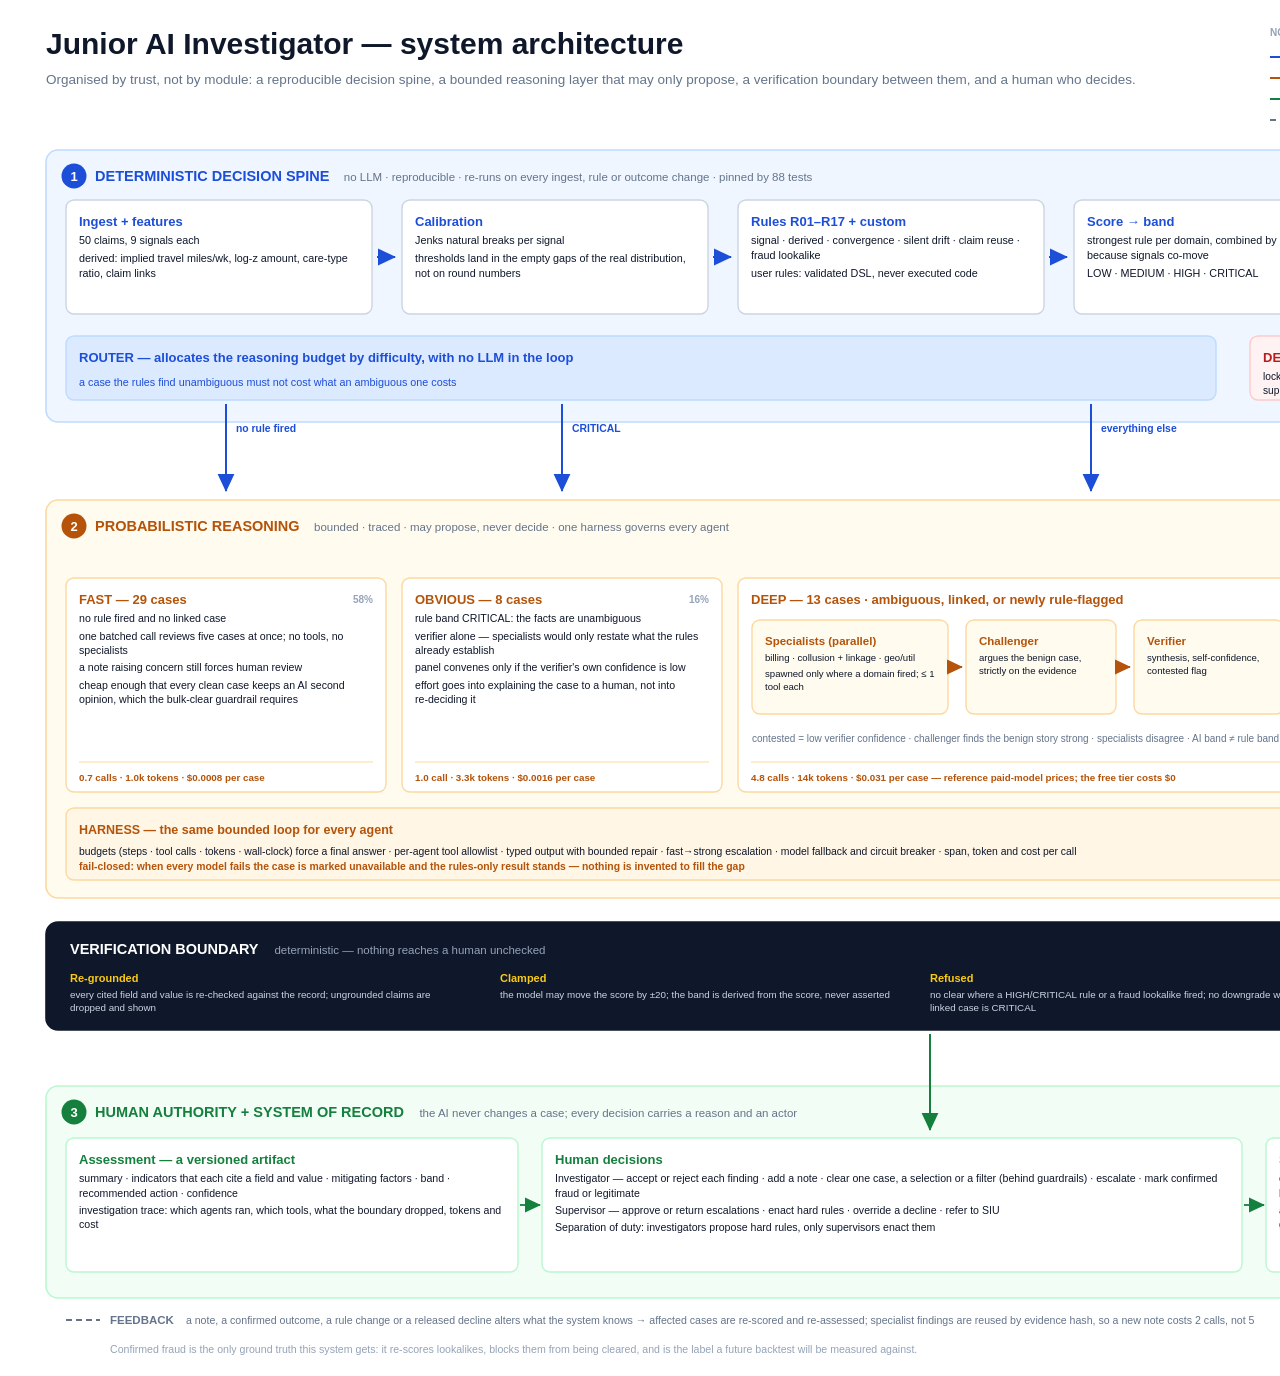
==== commit 43b88caa: "Redesign the architecture diagram around trust boundaries Replaces the sketch-style diagram with one" ====
--- a/docs/architecture.html
+++ b/docs/architecture.html
@@ -1,323 +1,175 @@
-<!doctype html><meta charset='utf-8'><title>System architecture</title><body style='margin:0;background:#fff'><svg xmlns="http://www.w3.org/2000/svg" viewBox="0 0 1700 1450" width="1700" height="1450" font-family="Arial, Helvetica, sans-serif">
-<defs><marker id="ah" markerWidth="9" markerHeight="9" refX="8" refY="4.5" orient="auto"><path d="M0,0 L9,4.5 L0,9 z" fill="#3b4fd8"/></marker><marker id="ahg" markerWidth="9" markerHeight="9" refX="8" refY="4.5" orient="auto"><path d="M0,0 L9,4.5 L0,9 z" fill="#5b6478"/></marker></defs>
-<rect width="1700" height="1450" fill="#ffffff"/>
-<text x="30" y="40" font-size="26" font-weight="700" fill="#1a1f2b" text-anchor="start">Junior AI Investigator — System Architecture</text>
-<text x="30" y="64" font-size="13.5" font-weight="400" fill="#5b6478" text-anchor="start">Rules score every case first; a deterministic router decides how much AI reasoning each case gets; guardrails and humans have the last word.</text>
-<rect x="1180" y="22" width="14" height="14" rx="3" fill="#eaf6ef" stroke="#8fcaa8"/>
-<text x="1200" y="34" font-size="12" font-weight="400" fill="#1a1f2b" text-anchor="start">UI / API</text>
-<rect x="1345" y="22" width="14" height="14" rx="3" fill="#eef1fa" stroke="#a9b7e6"/>
-<text x="1365" y="34" font-size="12" font-weight="400" fill="#1a1f2b" text-anchor="start">Services</text>
-<rect x="1510" y="22" width="14" height="14" rx="3" fill="#e6e9fd" stroke="#8a97ee"/>
-<text x="1530" y="34" font-size="12" font-weight="400" fill="#1a1f2b" text-anchor="start">Deterministic core</text>
-<rect x="1180" y="46" width="14" height="14" rx="3" fill="#fef3d6" stroke="#e3bf62"/>
-<text x="1200" y="58" font-size="12" font-weight="400" fill="#1a1f2b" text-anchor="start">LLM agents</text>
-<rect x="1345" y="46" width="14" height="14" rx="3" fill="#ffe9d6" stroke="#e9a86c"/>
-<text x="1365" y="58" font-size="12" font-weight="400" fill="#1a1f2b" text-anchor="start">LLM gateway</text>
-<rect x="1510" y="46" width="14" height="14" rx="3" fill="#f0f1f4" stroke="#b5bac7"/>
-<text x="1530" y="58" font-size="12" font-weight="400" fill="#1a1f2b" text-anchor="start">Storage</text>
-<circle cx="1183" cy="82" r="11" fill="#3b4fd8"/><text x="1183" y="86.5" font-size="12" font-weight="700" fill="#fff" text-anchor="middle">n</text>
-<text x="1201" y="86" font-size="12" font-weight="400" fill="#1a1f2b" text-anchor="start">= one case&#x27;s path through the system</text>
-<rect x="30" y="95" width="1640" height="128" rx="14" fill="#eaf6ef" stroke="#b9e0c9" stroke-width="1.4"/>
-<text x="48" y="117" font-size="13.5" font-weight="700" fill="#0e7a4b" text-anchor="start">PRESENTATION</text>
-<text x="163.86875" y="117" font-size="11.5" font-weight="400" fill="#5b6478" text-anchor="start">vanilla JS single-page app (web/) · no build step · hash routing</text>
-<rect x="50" y="128" width="130" height="84" rx="10" fill="#ffffff" stroke="#8fcaa8" stroke-width="1.2"/>
-<text x="60" y="148.5" font-size="12.5" font-weight="700" fill="#0e7a4b" text-anchor="start">Investigator</text>
-<text x="60" y="167.0" font-size="10.5" font-weight="400" fill="#1a1f2b" text-anchor="start">works the queue,</text>
-<text x="60" y="182.0" font-size="10.5" font-weight="400" fill="#1a1f2b" text-anchor="start">proposes rules</text>
-<rect x="188" y="128" width="130" height="84" rx="10" fill="#ffffff" stroke="#8fcaa8" stroke-width="1.2"/>
-<text x="198" y="148.5" font-size="12.5" font-weight="700" fill="#0e7a4b" text-anchor="start">Supervisor</text>
-<text x="198" y="167.0" font-size="10.5" font-weight="400" fill="#1a1f2b" text-anchor="start">approves, overrides,</text>
-<text x="198" y="182.0" font-size="10.5" font-weight="400" fill="#1a1f2b" text-anchor="start">activates hard rules</text>
-<rect x="335" y="128" width="182" height="84" rx="10" fill="#ffffff" stroke="#8fcaa8" stroke-width="1.2"/>
-<text x="345" y="148.5" font-size="12.5" font-weight="700" fill="#0e7a4b" text-anchor="start">Morning briefing</text>
-<text x="345" y="167.0" font-size="10.5" font-weight="400" fill="#1a1f2b" text-anchor="start">risk counts, top cases, clusters,</text>
-<text x="345" y="180.0" font-size="10.5" font-weight="400" fill="#1a1f2b" text-anchor="start">abnormal firing, crew cost</text>
-<rect x="525" y="128" width="182" height="84" rx="10" fill="#ffffff" stroke="#8fcaa8" stroke-width="1.2"/>
-<text x="535" y="148.5" font-size="12.5" font-weight="700" fill="#0e7a4b" text-anchor="start">Queue</text>
-<text x="535" y="167.0" font-size="10.5" font-weight="400" fill="#1a1f2b" text-anchor="start">filters, presets, clear/escalate</text>
-<text x="535" y="180.0" font-size="10.5" font-weight="400" fill="#1a1f2b" text-anchor="start">selected, bulk clear</text>
-<rect x="715" y="128" width="182" height="84" rx="10" fill="#ffffff" stroke="#8fcaa8" stroke-width="1.2"/>
-<text x="725" y="148.5" font-size="12.5" font-weight="700" fill="#0e7a4b" text-anchor="start">Case page</text>
-<text x="725" y="167.0" font-size="10.5" font-weight="400" fill="#1a1f2b" text-anchor="start">AI assessment, investigation trace,</text>
-<text x="725" y="180.0" font-size="10.5" font-weight="400" fill="#1a1f2b" text-anchor="start">notes, chat, outcome</text>
-<rect x="905" y="128" width="182" height="84" rx="10" fill="#ffffff" stroke="#8fcaa8" stroke-width="1.2"/>
-<text x="915" y="148.5" font-size="12.5" font-weight="700" fill="#0e7a4b" text-anchor="start">Rules</text>
-<text x="915" y="167.0" font-size="10.5" font-weight="400" fill="#1a1f2b" text-anchor="start">leaderboard, builder, backtest, AI</text>
-<text x="915" y="180.0" font-size="10.5" font-weight="400" fill="#1a1f2b" text-anchor="start">draft</text>
-<rect x="1095" y="128" width="182" height="84" rx="10" fill="#ffffff" stroke="#8fcaa8" stroke-width="1.2"/>
-<text x="1105" y="148.5" font-size="12.5" font-weight="700" fill="#0e7a4b" text-anchor="start">Blocklist</text>
-<text x="1105" y="167.0" font-size="10.5" font-weight="400" fill="#1a1f2b" text-anchor="start">hard rules, declined cases,</text>
-<text x="1105" y="180.0" font-size="10.5" font-weight="400" fill="#1a1f2b" text-anchor="start">override</text>
-<rect x="1285" y="128" width="182" height="84" rx="10" fill="#ffffff" stroke="#8fcaa8" stroke-width="1.2"/>
-<text x="1295" y="148.5" font-size="12.5" font-weight="700" fill="#0e7a4b" text-anchor="start">Supervisor</text>
-<text x="1295" y="167.0" font-size="10.5" font-weight="400" fill="#1a1f2b" text-anchor="start">escalation decisions</text>
-<rect x="1475" y="128" width="182" height="84" rx="10" fill="#ffffff" stroke="#8fcaa8" stroke-width="1.2"/>
-<text x="1485" y="148.5" font-size="12.5" font-weight="700" fill="#0e7a4b" text-anchor="start">Audit log</text>
-<text x="1485" y="167.0" font-size="10.5" font-weight="400" fill="#1a1f2b" text-anchor="start">every AI + human action, CSV</text>
-<text x="1485" y="180.0" font-size="10.5" font-weight="400" fill="#1a1f2b" text-anchor="start">export</text>
-<line x1="700" y1="223" x2="700" y2="243" stroke="#3b4fd8" stroke-width="2" marker-end="url(#ah)"/>
-<line x1="1300" y1="223" x2="1300" y2="243" stroke="#3b4fd8" stroke-width="2" marker-end="url(#ah)"/>
-<rect x="30" y="243" width="1640" height="106" rx="14" fill="#eaf6ef" stroke="#b9e0c9" stroke-width="1.4"/>
-<text x="48" y="265" font-size="13.5" font-weight="700" fill="#0e7a4b" text-anchor="start">API — FastAPI (app/main.py)</text>
-<text x="243.5" y="265" font-size="11.5" font-weight="400" fill="#5b6478" text-anchor="start">identity via X-Actor / X-Role headers · UI assets served no-cache with versioned URLs</text>
-<rect x="50" y="280" width="192" height="60" rx="10" fill="#ffffff" stroke="#8fcaa8" stroke-width="1.2"/>
-<text x="60" y="299.5" font-size="11.5" font-weight="700" fill="#0e7a4b" text-anchor="start">/cases</text>
-<text x="60" y="317.0" font-size="10" font-weight="400" fill="#1a1f2b" text-anchor="start">search · detail · status · notes</text>
-<text x="60" y="329.5" font-size="10" font-weight="400" fill="#1a1f2b" text-anchor="start">(+delete) · feedback · outcome</text>
-<rect x="250" y="280" width="192" height="60" rx="10" fill="#ffffff" stroke="#8fcaa8" stroke-width="1.2"/>
-<text x="260" y="299.5" font-size="11.5" font-weight="700" fill="#0e7a4b" text-anchor="start">/assess · /chat</text>
-<text x="260" y="317.0" font-size="10" font-weight="400" fill="#1a1f2b" text-anchor="start">per-case + queue AI; batch triage in</text>
-<text x="260" y="329.5" font-size="10" font-weight="400" fill="#1a1f2b" text-anchor="start">background</text>
-<rect x="450" y="280" width="192" height="60" rx="10" fill="#ffffff" stroke="#8fcaa8" stroke-width="1.2"/>
-<text x="460" y="299.5" font-size="11.5" font-weight="700" fill="#0e7a4b" text-anchor="start">/bulk</text>
-<text x="460" y="317.0" font-size="10" font-weight="400" fill="#1a1f2b" text-anchor="start">preview + clear (filter or selection) ·</text>
-<text x="460" y="329.5" font-size="10" font-weight="400" fill="#1a1f2b" text-anchor="start">escalate</text>
-<rect x="650" y="280" width="192" height="60" rx="10" fill="#ffffff" stroke="#8fcaa8" stroke-width="1.2"/>
-<text x="660" y="299.5" font-size="11.5" font-weight="700" fill="#0e7a4b" text-anchor="start">/escalations</text>
-<text x="660" y="317.0" font-size="10" font-weight="400" fill="#1a1f2b" text-anchor="start">list · decide (supervisor)</text>
-<rect x="850" y="280" width="192" height="60" rx="10" fill="#ffffff" stroke="#8fcaa8" stroke-width="1.2"/>
-<text x="860" y="299.5" font-size="11.5" font-weight="700" fill="#0e7a4b" text-anchor="start">/rules</text>
-<text x="860" y="317.0" font-size="10" font-weight="400" fill="#1a1f2b" text-anchor="start">CRUD · backtest · leaderboard · AI</text>
-<text x="860" y="329.5" font-size="10" font-weight="400" fill="#1a1f2b" text-anchor="start">draft</text>
-<rect x="1050" y="280" width="192" height="60" rx="10" fill="#ffffff" stroke="#8fcaa8" stroke-width="1.2"/>
-<text x="1060" y="299.5" font-size="11.5" font-weight="700" fill="#0e7a4b" text-anchor="start">/blocklist · /declined</text>
-<text x="1060" y="317.0" font-size="10" font-weight="400" fill="#1a1f2b" text-anchor="start">CRUD · preview · override decline</text>
-<rect x="1250" y="280" width="192" height="60" rx="10" fill="#ffffff" stroke="#8fcaa8" stroke-width="1.2"/>
-<text x="1260" y="299.5" font-size="11.5" font-weight="700" fill="#0e7a4b" text-anchor="start">/briefing · /clusters · /runs</text>
-<text x="1260" y="317.0" font-size="10" font-weight="400" fill="#1a1f2b" text-anchor="start">queue analytics, narrative, trace +</text>
-<text x="1260" y="329.5" font-size="10" font-weight="400" fill="#1a1f2b" text-anchor="start">cost</text>
-<rect x="1450" y="280" width="192" height="60" rx="10" fill="#ffffff" stroke="#8fcaa8" stroke-width="1.2"/>
-<text x="1460" y="299.5" font-size="11.5" font-weight="700" fill="#0e7a4b" text-anchor="start">/audit</text>
-<text x="1460" y="317.0" font-size="10" font-weight="400" fill="#1a1f2b" text-anchor="start">log + CSV</text>
-<line x1="700" y1="349" x2="700" y2="369" stroke="#3b4fd8" stroke-width="2" marker-end="url(#ah)"/>
-<line x1="1300" y1="349" x2="1300" y2="369" stroke="#3b4fd8" stroke-width="2" marker-end="url(#ah)"/>
-<rect x="30" y="369" width="1640" height="196" rx="14" fill="#eef1fa" stroke="#c9d2ee" stroke-width="1.4"/>
-<text x="48" y="391" font-size="13.5" font-weight="700" fill="#3b4fd8" text-anchor="start">DOMAIN SERVICES</text>
-<text x="185.096875" y="391" font-size="11.5" font-weight="400" fill="#5b6478" text-anchor="start">Python, in-process</text>
-<rect x="50" y="402" width="525" height="152" rx="10" fill="#ffffff" stroke="#a9b7e6" stroke-width="1.2"/>
-<text x="60" y="422.5" font-size="12.5" font-weight="700" fill="#3b4fd8" text-anchor="start">service.py — workflow &amp; governance</text>
-<text x="60" y="441.0" font-size="11.5" font-weight="400" fill="#5b6478" text-anchor="start">•</text>
-<text x="70" y="441.0" font-size="11.5" font-weight="400" fill="#1a1f2b" text-anchor="start">ingest + re-score every case; blocklist enforcement (DECLINED, auto-release)</text>
-<text x="60" y="457.0" font-size="11.5" font-weight="400" fill="#5b6478" text-anchor="start">•</text>
-<text x="70" y="457.0" font-size="11.5" font-weight="400" fill="#1a1f2b" text-anchor="start">notes (hard delete + purge of assessments/chat/audit text), feedback, dispositions</text>
-<text x="60" y="473.0" font-size="11.5" font-weight="400" fill="#5b6478" text-anchor="start">•</text>
-<text x="70" y="473.0" font-size="11.5" font-weight="400" fill="#1a1f2b" text-anchor="start">bulk-clear guardrails; escalation → supervisor; outcomes (fraud/legit) + R17 re-score</text>
-<text x="60" y="489.0" font-size="11.5" font-weight="400" fill="#5b6478" text-anchor="start">•</text>
-<text x="70" y="489.0" font-size="11.5" font-weight="400" fill="#1a1f2b" text-anchor="start">input_hash = rules + score + notes + feedback + related-case notes → staleness</text>
-<rect x="587" y="402" width="525" height="152" rx="10" fill="#ffffff" stroke="#a9b7e6" stroke-width="1.2"/>
-<text x="597" y="422.5" font-size="12.5" font-weight="700" fill="#3b4fd8" text-anchor="start">Rule management (Rules tab + Blocklist)</text>
-<text x="597" y="441.0" font-size="11.5" font-weight="400" fill="#5b6478" text-anchor="start">•</text>
-<text x="607" y="441.0" font-size="11.5" font-weight="400" fill="#1a1f2b" text-anchor="start">rulestore: custom rules (validated DSL, no code exec), built-in overrides, versions, audit</text>
-<text x="597" y="457.0" font-size="11.5" font-weight="400" fill="#5b6478" text-anchor="start">•</text>
-<text x="607" y="457.0" font-size="11.5" font-weight="400" fill="#1a1f2b" text-anchor="start">backtest: precision/recall/F1 + Wilson CI; labels = leave-one-out | AI | outcomes | blend</text>
-<text x="597" y="473.0" font-size="11.5" font-weight="400" fill="#5b6478" text-anchor="start">•</text>
-<text x="607" y="473.0" font-size="11.5" font-weight="400" fill="#1a1f2b" text-anchor="start">blocklist: claim/provider/member lists, segments, hard conditions, fraud-history rules</text>
-<text x="597" y="489.0" font-size="11.5" font-weight="400" fill="#5b6478" text-anchor="start">•</text>
-<text x="607" y="489.0" font-size="11.5" font-weight="400" fill="#1a1f2b" text-anchor="start">governance: investigators propose, supervisors activate; &gt;25% of queue needs confirmation</text>
-<rect x="1124" y="402" width="516" height="152" rx="10" fill="#ffffff" stroke="#a9b7e6" stroke-width="1.2"/>
-<text x="1134" y="422.5" font-size="12.5" font-weight="700" fill="#3b4fd8" text-anchor="start">Knowledge &amp; analytics</text>
-<text x="1134" y="441.0" font-size="11.5" font-weight="400" fill="#5b6478" text-anchor="start">•</text>
-<text x="1144" y="441.0" font-size="11.5" font-weight="400" fill="#1a1f2b" text-anchor="start">related.py: linked cases + nearest-by-signal + confirmed outcomes → context for agents</text>
-<text x="1134" y="457.0" font-size="11.5" font-weight="400" fill="#5b6478" text-anchor="start">•</text>
-<text x="1144" y="457.0" font-size="11.5" font-weight="400" fill="#1a1f2b" text-anchor="start">clusters: co-firing rule groups; abnormal fire-rates by care type/state/month (exact binomial)</text>
-<text x="1134" y="473.0" font-size="11.5" font-weight="400" fill="#5b6478" text-anchor="start">•</text>
-<text x="1144" y="473.0" font-size="11.5" font-weight="400" fill="#1a1f2b" text-anchor="start">briefing: headlines (no LLM), stats, optional grounded narrative</text>
-<text x="1134" y="489.0" font-size="11.5" font-weight="400" fill="#5b6478" text-anchor="start">•</text>
-<text x="1144" y="489.0" font-size="11.5" font-weight="400" fill="#1a1f2b" text-anchor="start">evals: invariants, counterfactual/injection tests, shadow A/B vs single judge</text>
-<line x1="700" y1="565" x2="700" y2="585" stroke="#3b4fd8" stroke-width="2" marker-end="url(#ah)"/>
-<line x1="1300" y1="565" x2="1300" y2="585" stroke="#3b4fd8" stroke-width="2" marker-end="url(#ah)"/>
-<rect x="30" y="585" width="1640" height="190" rx="14" fill="#e6e9fd" stroke="#b5bdf5" stroke-width="1.4"/>
-<text x="48" y="607" font-size="13.5" font-weight="700" fill="#3b4fd8" text-anchor="start">DETERMINISTIC DECISION CORE</text>
-<text x="275.4" y="607" font-size="11.5" font-weight="400" fill="#5b6478" text-anchor="start">no LLM · every case is scored here first · re-runs on every ingest / rule / outcome change</text>
-<rect x="50" y="620" width="258" height="118" rx="10" fill="#ffffff" stroke="#8a97ee" stroke-width="1.2"/>
-<text x="60" y="640.5" font-size="12.5" font-weight="700" fill="#3b4fd8" text-anchor="start">CSV + features</text>
-<text x="60" y="659.0" font-size="10.8" font-weight="400" fill="#5b6478" text-anchor="start">•</text>
-<text x="70" y="659.0" font-size="10.8" font-weight="400" fill="#1a1f2b" text-anchor="start">data/sample_cases.csv</text>
-<text x="60" y="674.3" font-size="10.8" font-weight="400" fill="#5b6478" text-anchor="start">•</text>
-<text x="70" y="674.3" font-size="10.8" font-weight="400" fill="#1a1f2b" text-anchor="start">derived: travel miles, log-z, amount vs</text>
-<text x="70" y="687.5999999999999" font-size="10.8" font-weight="400" fill="#1a1f2b" text-anchor="start">care-type median, links</text>
-<line x1="309" y1="684" x2="325" y2="684" stroke="#3b4fd8" stroke-width="2" marker-end="url(#ah)"/>
-<rect x="326" y="620" width="258" height="118" rx="10" fill="#ffffff" stroke="#8a97ee" stroke-width="1.2"/>
-<text x="336" y="640.5" font-size="12.5" font-weight="700" fill="#3b4fd8" text-anchor="start">Calibration</text>
-<text x="336" y="659.0" font-size="10.8" font-weight="400" fill="#5b6478" text-anchor="start">•</text>
-<text x="346" y="659.0" font-size="10.8" font-weight="400" fill="#1a1f2b" text-anchor="start">Jenks natural breaks → MEDIUM / HIGH</text>
-<text x="346" y="672.3" font-size="10.8" font-weight="400" fill="#1a1f2b" text-anchor="start">thresholds per signal</text>
-<text x="336" y="687.5999999999999" font-size="10.8" font-weight="400" fill="#5b6478" text-anchor="start">•</text>
-<text x="346" y="687.5999999999999" font-size="10.8" font-weight="400" fill="#1a1f2b" text-anchor="start">data/calibration.json</text>
-<line x1="585" y1="684" x2="601" y2="684" stroke="#3b4fd8" stroke-width="2" marker-end="url(#ah)"/>
-<rect x="602" y="620" width="258" height="118" rx="10" fill="#ffffff" stroke="#8a97ee" stroke-width="1.2"/>
-<text x="612" y="640.5" font-size="12.5" font-weight="700" fill="#3b4fd8" text-anchor="start">Rules R01–R17</text>
-<text x="612" y="659.0" font-size="10.8" font-weight="400" fill="#5b6478" text-anchor="start">•</text>
-<text x="622" y="659.0" font-size="10.8" font-weight="400" fill="#1a1f2b" text-anchor="start">10 signal · 2 derived · convergence · silent drift</text>
-<text x="622" y="672.3" font-size="10.8" font-weight="400" fill="#1a1f2b" text-anchor="start">· claim reuse · policy×amount · lookalike of</text>
-<text x="622" y="685.5999999999999" font-size="10.8" font-weight="400" fill="#1a1f2b" text-anchor="start">confirmed fraud</text>
-<text x="612" y="700.8999999999999" font-size="10.8" font-weight="400" fill="#5b6478" text-anchor="start">•</text>
-<text x="622" y="700.8999999999999" font-size="10.8" font-weight="400" fill="#1a1f2b" text-anchor="start">+ custom X01… and tuned thresholds</text>
-<line x1="861" y1="684" x2="877" y2="684" stroke="#3b4fd8" stroke-width="2" marker-end="url(#ah)"/>
-<rect x="878" y="620" width="258" height="118" rx="10" fill="#ffffff" stroke="#8a97ee" stroke-width="1.2"/>
-<text x="888" y="640.5" font-size="12.5" font-weight="700" fill="#3b4fd8" text-anchor="start">Score 0–100</text>
-<text x="888" y="659.0" font-size="10.8" font-weight="400" fill="#5b6478" text-anchor="start">•</text>
-<text x="898" y="659.0" font-size="10.8" font-weight="400" fill="#1a1f2b" text-anchor="start">strongest rule per domain, noisy-OR (signals</text>
-<text x="898" y="672.3" font-size="10.8" font-weight="400" fill="#1a1f2b" text-anchor="start">co-move)</text>
-<text x="888" y="687.5999999999999" font-size="10.8" font-weight="400" fill="#5b6478" text-anchor="start">•</text>
-<text x="898" y="687.5999999999999" font-size="10.8" font-weight="400" fill="#1a1f2b" text-anchor="start">+ 0–10 baseline anomaly → bands</text>
-<text x="898" y="700.8999999999999" font-size="10.8" font-weight="400" fill="#1a1f2b" text-anchor="start">LOW/MED/HIGH/CRIT</text>
-<line x1="1137" y1="684" x2="1153" y2="684" stroke="#3b4fd8" stroke-width="2" marker-end="url(#ah)"/>
-<rect x="1154" y="620" width="258" height="118" rx="10" fill="#ffffff" stroke="#8a97ee" stroke-width="1.2"/>
-<text x="1164" y="640.5" font-size="12.5" font-weight="700" fill="#3b4fd8" text-anchor="start">Blocklist</text>
-<text x="1164" y="659.0" font-size="10.8" font-weight="400" fill="#5b6478" text-anchor="start">•</text>
-<text x="1174" y="659.0" font-size="10.8" font-weight="400" fill="#1a1f2b" text-anchor="start">hard rules → status DECLINED</text>
-<text x="1164" y="674.3" font-size="10.8" font-weight="400" fill="#5b6478" text-anchor="start">•</text>
-<text x="1174" y="674.3" font-size="10.8" font-weight="400" fill="#1a1f2b" text-anchor="start">locked, scoring + AI bypassed, supervisor</text>
-<text x="1174" y="687.5999999999999" font-size="10.8" font-weight="400" fill="#1a1f2b" text-anchor="start">override</text>
-<line x1="1413" y1="684" x2="1429" y2="684" stroke="#3b4fd8" stroke-width="2" marker-end="url(#ah)"/>
-<rect x="1430" y="620" width="258" height="118" rx="10" fill="#ffffff" stroke="#8a97ee" stroke-width="1.2"/>
-<text x="1440" y="640.5" font-size="12.5" font-weight="700" fill="#3b4fd8" text-anchor="start">Router</text>
-<text x="1440" y="659.0" font-size="10.8" font-weight="400" fill="#5b6478" text-anchor="start">•</text>
-<text x="1450" y="659.0" font-size="10.8" font-weight="400" fill="#1a1f2b" text-anchor="start">FAST: no rule, no link</text>
-<text x="1440" y="674.3" font-size="10.8" font-weight="400" fill="#5b6478" text-anchor="start">•</text>
-<text x="1450" y="674.3" font-size="10.8" font-weight="400" fill="#1a1f2b" text-anchor="start">OBVIOUS: CRITICAL</text>
-<text x="1440" y="689.5999999999999" font-size="10.8" font-weight="400" fill="#5b6478" text-anchor="start">•</text>
-<text x="1450" y="689.5999999999999" font-size="10.8" font-weight="400" fill="#1a1f2b" text-anchor="start">DEEP: everything else</text>
-<circle cx="64" cy="620" r="11" fill="#3b4fd8"/><text x="64" y="624.5" font-size="12" font-weight="700" fill="#fff" text-anchor="middle">1</text>
-<circle cx="340" cy="620" r="11" fill="#3b4fd8"/><text x="340" y="624.5" font-size="12" font-weight="700" fill="#fff" text-anchor="middle">2</text>
-<circle cx="616" cy="620" r="11" fill="#3b4fd8"/><text x="616" y="624.5" font-size="12" font-weight="700" fill="#fff" text-anchor="middle">2</text>
-<circle cx="892" cy="620" r="11" fill="#3b4fd8"/><text x="892" y="624.5" font-size="12" font-weight="700" fill="#fff" text-anchor="middle">2</text>
-<circle cx="1168" cy="620" r="11" fill="#3b4fd8"/><text x="1168" y="624.5" font-size="12" font-weight="700" fill="#fff" text-anchor="middle">3</text>
-<circle cx="1444" cy="620" r="11" fill="#3b4fd8"/><text x="1444" y="624.5" font-size="12" font-weight="700" fill="#fff" text-anchor="middle">4</text>
-<text x="600" y="756" font-size="11.5" font-weight="700" fill="#3b4fd8" text-anchor="middle">Router sends each case to exactly one lane</text>
-<path d="M1559.0,738 V762 H150" fill="none" stroke="#3b4fd8" stroke-width="2"/>
-<line x1="150" y1="762" x2="150" y2="800" stroke="#3b4fd8" stroke-width="2" marker-end="url(#ah)"/>
-<line x1="360" y1="762" x2="360" y2="800" stroke="#3b4fd8" stroke-width="2" marker-end="url(#ah)"/>
-<line x1="800" y1="762" x2="800" y2="800" stroke="#3b4fd8" stroke-width="2" marker-end="url(#ah)"/>
-<rect x="30" y="775" width="1640" height="355" rx="14" fill="#fef3d6" stroke="#f0d894" stroke-width="1.4"/>
-<text x="48" y="797" font-size="13.5" font-weight="700" fill="#a16207" text-anchor="start">AGENT LAYER — LLM reasoning under a bounded, traced harness</text>
-<text x="488.38125" y="797" font-size="11.5" font-weight="400" fill="#5b6478" text-anchor="start">app/agents + app/llm · pure Python, no agent framework</text>
-<rect x="50" y="805" width="200" height="190" rx="10" fill="#ffffff" stroke="#e3bf62" stroke-width="1.2"/>
-<text x="60" y="825.5" font-size="12.5" font-weight="700" fill="#a16207" text-anchor="start">FAST lane · 29 cases</text>
-<text x="60" y="844.0" font-size="10.8" font-weight="400" fill="#5b6478" text-anchor="start">•</text>
-<text x="70" y="844.0" font-size="10.8" font-weight="400" fill="#1a1f2b" text-anchor="start">no rule fired, no linked case</text>
-<text x="60" y="859.3" font-size="10.8" font-weight="400" fill="#5b6478" text-anchor="start">•</text>
-<text x="70" y="859.3" font-size="10.8" font-weight="400" fill="#1a1f2b" text-anchor="start">one batched cheap call reviews 5</text>
-<text x="70" y="872.5999999999999" font-size="10.8" font-weight="400" fill="#1a1f2b" text-anchor="start">cases</text>
-<text x="60" y="887.8999999999999" font-size="10.8" font-weight="400" fill="#5b6478" text-anchor="start">•</text>
-<text x="70" y="887.8999999999999" font-size="10.8" font-weight="400" fill="#1a1f2b" text-anchor="start">no tools; note raising concern →</text>
-<text x="70" y="901.1999999999998" font-size="10.8" font-weight="400" fill="#1a1f2b" text-anchor="start">routine review</text>
-<rect x="262" y="805" width="200" height="190" rx="10" fill="#ffffff" stroke="#e3bf62" stroke-width="1.2"/>
-<text x="272" y="825.5" font-size="12.5" font-weight="700" fill="#a16207" text-anchor="start">OBVIOUS lane · 8 cases</text>
-<text x="272" y="844.0" font-size="10.8" font-weight="400" fill="#5b6478" text-anchor="start">•</text>
-<text x="282" y="844.0" font-size="10.8" font-weight="400" fill="#1a1f2b" text-anchor="start">rule level CRITICAL</text>
-<text x="272" y="859.3" font-size="10.8" font-weight="400" fill="#5b6478" text-anchor="start">•</text>
-<text x="282" y="859.3" font-size="10.8" font-weight="400" fill="#1a1f2b" text-anchor="start">verifier only (cheap tier): facts are</text>
-<text x="282" y="872.5999999999999" font-size="10.8" font-weight="400" fill="#1a1f2b" text-anchor="start">unambiguous</text>
-<text x="272" y="887.8999999999999" font-size="10.8" font-weight="400" fill="#5b6478" text-anchor="start">•</text>
-<text x="282" y="887.8999999999999" font-size="10.8" font-weight="400" fill="#1a1f2b" text-anchor="start">escalates to panel only if</text>
-<text x="282" y="901.1999999999998" font-size="10.8" font-weight="400" fill="#1a1f2b" text-anchor="start">confidence is low</text>
-<rect x="474" y="805" width="656" height="190" rx="10" fill="#fffaf0" stroke="#e3bf62" stroke-width="1.2"/>
-<text x="486" y="826" font-size="12.5" font-weight="700" fill="#a16207" text-anchor="start">DEEP lane · 13 cases (ambiguous or linked)</text>
-<rect x="486" y="838" width="230" height="74" rx="10" fill="#ffffff" stroke="#e3bf62" stroke-width="1.2"/>
-<text x="496" y="857.5" font-size="11.5" font-weight="700" fill="#a16207" text-anchor="start">Specialists (parallel)</text>
-<text x="496" y="875.0" font-size="10.3" font-weight="400" fill="#5b6478" text-anchor="start">•</text>
-<text x="506" y="875.0" font-size="10.3" font-weight="400" fill="#1a1f2b" text-anchor="start">only where a domain fired: billing ·</text>
-<text x="506" y="887.8" font-size="10.3" font-weight="400" fill="#1a1f2b" text-anchor="start">collusion+linkage · geo/util; ≤1 tool each</text>
-<rect x="742" y="838" width="150" height="74" rx="10" fill="#ffffff" stroke="#e3bf62" stroke-width="1.2"/>
-<text x="752" y="857.5" font-size="11.5" font-weight="700" fill="#a16207" text-anchor="start">Challenger</text>
-<text x="752" y="875.0" font-size="10.3" font-weight="400" fill="#5b6478" text-anchor="start">•</text>
-<text x="762" y="875.0" font-size="10.3" font-weight="400" fill="#1a1f2b" text-anchor="start">argues the benign case</text>
-<rect x="918" y="838" width="200" height="74" rx="10" fill="#ffffff" stroke="#e3bf62" stroke-width="1.2"/>
-<text x="928" y="857.5" font-size="11.5" font-weight="700" fill="#a16207" text-anchor="start">Verifier</text>
-<text x="928" y="875.0" font-size="10.3" font-weight="400" fill="#5b6478" text-anchor="start">•</text>
-<text x="938" y="875.0" font-size="10.3" font-weight="400" fill="#1a1f2b" text-anchor="start">synthesis + self-confidence; strong</text>
-<text x="938" y="887.8" font-size="10.3" font-weight="400" fill="#1a1f2b" text-anchor="start">tier</text>
-<line x1="717" y1="875" x2="741" y2="875" stroke="#a16207" stroke-width="2" marker-end="url(#ahg)"/>
-<line x1="893" y1="875" x2="917" y2="875" stroke="#a16207" stroke-width="2" marker-end="url(#ahg)"/>
-<rect x="486" y="924" width="330" height="62" rx="10" fill="#ffffff" stroke="#e3bf62" stroke-width="1.2"/>
-<text x="496" y="943.5" font-size="11.5" font-weight="700" fill="#a16207" text-anchor="start">Judge panel ×3 (only if contested)</text>
-<text x="496" y="961.0" font-size="10.3" font-weight="400" fill="#5b6478" text-anchor="start">•</text>
-<text x="506" y="961.0" font-size="10.3" font-weight="400" fill="#1a1f2b" text-anchor="start">conservative · neutral · aggressive</text>
-<rect x="838" y="924" width="280" height="62" rx="10" fill="#ffffff" stroke="#e3bf62" stroke-width="1.2"/>
-<text x="848" y="943.5" font-size="11.5" font-weight="700" fill="#a16207" text-anchor="start">Meta-judge (deterministic)</text>
-<text x="848" y="961.0" font-size="10.3" font-weight="400" fill="#5b6478" text-anchor="start">•</text>
-<text x="858" y="961.0" font-size="10.3" font-weight="400" fill="#1a1f2b" text-anchor="start">median adjustment, majority action, calibrated</text>
-<text x="858" y="973.8" font-size="10.3" font-weight="400" fill="#1a1f2b" text-anchor="start">confidence</text>
-<line x1="1018" y1="913" x2="1018" y2="919" stroke="#a16207" stroke-width="2"/>
-<path d="M1018,913 V918 H650 V922" fill="none" stroke="#a16207" stroke-width="2" marker-end="url(#ah)"/>
-<line x1="817" y1="955" x2="837" y2="955" stroke="#a16207" stroke-width="2" marker-end="url(#ahg)"/>
-<text x="500" y="1003" font-size="10" font-weight="400" fill="#5b6478" text-anchor="start">contested = low confidence · challenger &#x27;high&#x27; · specialists disagree · AI band ≠ rule band · score within 5 of a band cut</text>
-<rect x="50" y="1006" width="1080" height="52" rx="10" fill="#fff3c4" stroke="#e3bf62" stroke-width="1.2"/>
-<text x="60" y="1025.5" font-size="11.5" font-weight="700" fill="#a16207" text-anchor="start">GUARDRAILS (deterministic, on every output)</text>
-<text x="60" y="1043.0" font-size="10.5" font-weight="400" fill="#1a1f2b" text-anchor="start">±20 clamp, level derived · citations re-verified vs record · no CLEAR on HIGH/CRITICAL or R17 · linked-CRITICAL floor · figure check</text>
-<rect x="50" y="1062" width="1080" height="58" rx="10" fill="#ffffff" stroke="#e3bf62" stroke-width="1.2"/>
-<text x="60" y="1081.5" font-size="11.5" font-weight="700" fill="#a16207" text-anchor="start">HARNESS (app/agents/runtime.py)</text>
-<text x="60" y="1099.0" font-size="10.3" font-weight="400" fill="#1a1f2b" text-anchor="start">budgets (steps · tools · tokens · time) · tool allowlists · typed output + repair (2×) · fast→strong escalation · no-progress stop · spans, tokens, reference cost per call · fail-closed (LLM unavailable, never invented)</text>
-<circle cx="50" cy="805" r="11" fill="#3b4fd8"/><text x="50" y="809.5" font-size="12" font-weight="700" fill="#fff" text-anchor="middle">5</text>
-<circle cx="50" cy="1006" r="11" fill="#3b4fd8"/><text x="50" y="1010.5" font-size="12" font-weight="700" fill="#fff" text-anchor="middle">6</text>
-<text x="1150" y="800" font-size="12.5" font-weight="700" fill="#a16207" text-anchor="start">Interactive &amp; assistive agents</text>
-<rect x="1150" y="810" width="490" height="60" rx="10" fill="#ffffff" stroke="#e3bf62" stroke-width="1.2"/>
-<text x="1160" y="829.5" font-size="11.5" font-weight="700" fill="#a16207" text-anchor="start">Chatbot — case or queue scope</text>
-<text x="1160" y="847.0" font-size="10.3" font-weight="400" fill="#1a1f2b" text-anchor="start">ReAct loop over the tools below; sees case packet, AI assessment, all notes, audit tail</text>
-<rect x="1150" y="878" width="490" height="52" rx="10" fill="#ffffff" stroke="#e3bf62" stroke-width="1.2"/>
-<text x="1160" y="897.5" font-size="11.5" font-weight="700" fill="#a16207" text-anchor="start">Rule drafting</text>
-<text x="1160" y="915.0" font-size="10.3" font-weight="400" fill="#1a1f2b" text-anchor="start">English → validated DSL rule; never auto-saved</text>
-<rect x="1150" y="936" width="490" height="52" rx="10" fill="#ffffff" stroke="#e3bf62" stroke-width="1.2"/>
-<text x="1160" y="955.5" font-size="11.5" font-weight="700" fill="#a16207" text-anchor="start">Briefing narrative · Escalation handoff</text>
-<text x="1160" y="973.0" font-size="10.3" font-weight="400" fill="#1a1f2b" text-anchor="start">restricted to computed stats / case file; figures verified</text>
-<rect x="1150" y="996" width="490" height="124" rx="10" fill="#ffffff" stroke="#e3bf62" stroke-width="1.2"/>
-<text x="1160" y="1015.5" font-size="11.5" font-weight="700" fill="#a16207" text-anchor="start">9 read-only tools (allowlisted per agent)</text>
-<text x="1160" y="1033.0" font-size="10.3" font-weight="400" fill="#5b6478" text-anchor="start">•</text>
-<text x="1170" y="1033.0" font-size="10.3" font-weight="400" fill="#1a1f2b" text-anchor="start">get_case · get_peer_stats · find_similar_cases</text>
-<text x="1160" y="1047.8" font-size="10.3" font-weight="400" fill="#5b6478" text-anchor="start">•</text>
-<text x="1170" y="1047.8" font-size="10.3" font-weight="400" fill="#1a1f2b" text-anchor="start">get_linked_cases · get_case_notes · search_notes</text>
-<text x="1160" y="1062.6" font-size="10.3" font-weight="400" fill="#5b6478" text-anchor="start">•</text>
-<text x="1170" y="1062.6" font-size="10.3" font-weight="400" fill="#1a1f2b" text-anchor="start">get_rule_catalog · get_cluster_context · query_cases</text>
-<text x="1160" y="1077.3999999999999" font-size="10.3" font-weight="400" fill="#5b6478" text-anchor="start">•</text>
-<text x="1170" y="1077.3999999999999" font-size="10.3" font-weight="400" fill="#1a1f2b" text-anchor="start">specialists get ≤1 tool; verifier, challenger, panel none</text>
-<line x1="700" y1="1130" x2="700" y2="1148" stroke="#3b4fd8" stroke-width="2" marker-end="url(#ah)"/>
-<line x1="1300" y1="1130" x2="1300" y2="1148" stroke="#3b4fd8" stroke-width="2" marker-end="url(#ah)"/>
-<rect x="30" y="1148" width="1640" height="92" rx="14" fill="#ffe9d6" stroke="#f3c39a" stroke-width="1.4"/>
-<text x="48" y="1170" font-size="13.5" font-weight="700" fill="#c4520a" text-anchor="start">LLM GATEWAY — app/llm/client.py</text>
-<text x="285.3515625" y="1170" font-size="11.5" font-weight="400" fill="#5b6478" text-anchor="start">OpenRouter chat-completions · reasoning off (measured 3× faster, avoids empty replies)</text>
-<rect x="50" y="1178" width="1030" height="52" rx="10" fill="#ffffff" stroke="#e9a86c" stroke-width="1.2"/>
-<text x="60" y="1197.5" font-size="11.5" font-weight="700" fill="#c4520a" text-anchor="start">Reliability</text>
-<text x="60" y="1215.0" font-size="10.5" font-weight="400" fill="#1a1f2b" text-anchor="start">model tiers (fast / strong) · rate limiter · per-model circuit breaker · multi-model fallback chain · token + latency accounting · record/replay cassette (offline, deterministic evals)</text>
-<line x1="1082" y1="1204" x2="1108" y2="1204" stroke="#c4520a" stroke-width="2" marker-end="url(#ahg)"/>
-<rect x="1110" y="1178" width="530" height="52" rx="10" fill="#ffffff" stroke="#e9a86c" stroke-width="1.2"/>
-<text x="1120" y="1197.5" font-size="11.5" font-weight="700" fill="#c4520a" text-anchor="start">OpenRouter → free-tier models, tried in order</text>
-<text x="1120" y="1215.0" font-size="10.5" font-weight="400" fill="#1a1f2b" text-anchor="start">deepseek-v4-flash → qwen3.8-27b → gemma-4-31b → nemotron-3-super</text>
-<line x1="700" y1="1240" x2="700" y2="1258" stroke="#3b4fd8" stroke-width="2" marker-end="url(#ah)"/>
-<rect x="30" y="1258" width="1640" height="112" rx="14" fill="#f0f1f4" stroke="#d3d6de" stroke-width="1.4"/>
-<text x="48" y="1280" font-size="13.5" font-weight="700" fill="#5b6478" text-anchor="start">STORAGE — SQLite (data/cases.db) + data/*.json</text>
-<text x="375.196875" y="1280" font-size="11.5" font-weight="400" fill="#5b6478" text-anchor="start">single process, WAL</text>
-<rect x="50" y="1290" width="192" height="66" rx="10" fill="#ffffff" stroke="#b5bac7" stroke-width="1.2"/>
-<text x="60" y="1309.5" font-size="11.5" font-weight="700" fill="#5b6478" text-anchor="start">cases</text>
-<text x="60" y="1327.0" font-size="10" font-weight="400" fill="#1a1f2b" text-anchor="start">features, fired rules, score, status</text>
-<rect x="250" y="1290" width="192" height="66" rx="10" fill="#ffffff" stroke="#b5bac7" stroke-width="1.2"/>
-<text x="260" y="1309.5" font-size="11.5" font-weight="700" fill="#5b6478" text-anchor="start">assessments</text>
-<text x="260" y="1327.0" font-size="10" font-weight="400" fill="#1a1f2b" text-anchor="start">versioned, input_hash, trace</text>
-<rect x="450" y="1290" width="192" height="66" rx="10" fill="#ffffff" stroke="#b5bac7" stroke-width="1.2"/>
-<text x="460" y="1309.5" font-size="11.5" font-weight="700" fill="#5b6478" text-anchor="start">notes · feedback</text>
-<text x="460" y="1327.0" font-size="10" font-weight="400" fill="#1a1f2b" text-anchor="start">human input the AI reads</text>
-<rect x="650" y="1290" width="192" height="66" rx="10" fill="#ffffff" stroke="#b5bac7" stroke-width="1.2"/>
-<text x="660" y="1309.5" font-size="11.5" font-weight="700" fill="#5b6478" text-anchor="start">audit</text>
-<text x="660" y="1327.0" font-size="10" font-weight="400" fill="#1a1f2b" text-anchor="start">every action, redacted on purge</text>
-<rect x="850" y="1290" width="192" height="66" rx="10" fill="#ffffff" stroke="#b5bac7" stroke-width="1.2"/>
-<text x="860" y="1309.5" font-size="11.5" font-weight="700" fill="#5b6478" text-anchor="start">outcomes</text>
-<text x="860" y="1327.0" font-size="10" font-weight="400" fill="#1a1f2b" text-anchor="start">confirmed fraud/legit + snapshot</text>
-<rect x="1050" y="1290" width="192" height="66" rx="10" fill="#ffffff" stroke="#b5bac7" stroke-width="1.2"/>
-<text x="1060" y="1309.5" font-size="11.5" font-weight="700" fill="#5b6478" text-anchor="start">runs · spans</text>
-<text x="1060" y="1327.0" font-size="10" font-weight="400" fill="#1a1f2b" text-anchor="start">calls, tokens, cost, agent trace</text>
-<rect x="1250" y="1290" width="192" height="66" rx="10" fill="#ffffff" stroke="#b5bac7" stroke-width="1.2"/>
-<text x="1260" y="1309.5" font-size="11.5" font-weight="700" fill="#5b6478" text-anchor="start">rules</text>
-<text x="1260" y="1327.0" font-size="10" font-weight="400" fill="#1a1f2b" text-anchor="start">custom_rules · overrides · versions</text>
-<rect x="1450" y="1290" width="192" height="66" rx="10" fill="#ffffff" stroke="#b5bac7" stroke-width="1.2"/>
-<text x="1460" y="1309.5" font-size="11.5" font-weight="700" fill="#5b6478" text-anchor="start">blocklist</text>
-<text x="1460" y="1327.0" font-size="10" font-weight="400" fill="#1a1f2b" text-anchor="start">entries · declines · events</text>
-<text x="50" y="1366" font-size="10.5" font-weight="400" fill="#5b6478" text-anchor="start">also: chat · escalations · kv (briefing cache) · calibration.json · cassette.json</text>
-<circle cx="250" cy="1290" r="11" fill="#3b4fd8"/><text x="250" y="1294.5" font-size="12" font-weight="700" fill="#fff" text-anchor="middle">7</text>
-<rect x="30" y="1384" width="1640" height="56" rx="10" fill="#ffffff" stroke="#c9d2ee" stroke-width="1.2" stroke-dasharray="5 4"/>
-<text x="48" y="1404" font-size="12" font-weight="700" fill="#3b4fd8" text-anchor="start">Feedback loops that close the circle (dashed)</text>
-<text x="48" y="1422" font-size="10.5" font-weight="400" fill="#1a1f2b" text-anchor="start">note / feedback / outcome / rule change → input_hash changes → assessment stale → crew re-assesses only what changed (specialists reused by evidence-slice hash)</text>
-<text x="48" y="1436" font-size="10.5" font-weight="400" fill="#1a1f2b" text-anchor="start">Mark as FRAUD → outcome row → lookalikes fire R17 and re-score → clearing them is blocked; supervisor override of a decline → false-positive signal on that blocklist entry</text>
-<path d="M1668,1300 H1682 V690 H1668" fill="none" stroke="#5b6478" stroke-width="1.6" stroke-dasharray="5 4" marker-end="url(#ahg)"/>
-<path d="M1682,690 V930 H1668" fill="none" stroke="#5b6478" stroke-width="1.6" stroke-dasharray="5 4" marker-end="url(#ahg)"/>
+<!doctype html><meta charset='utf-8'><title>Architecture</title><body style='margin:0;background:#fff'><svg xmlns="http://www.w3.org/2000/svg" viewBox="0 0 1860 1372" width="1860" height="1372" font-family="Arial, Helvetica, sans-serif">
+<defs><marker id="aD" markerWidth="10" markerHeight="10" refX="8.5" refY="5" orient="auto"><path d="M0,0.8 L9,5 L0,9.2 z" fill="#1d4ed8"/></marker><marker id="aP" markerWidth="10" markerHeight="10" refX="8.5" refY="5" orient="auto"><path d="M0,0.8 L9,5 L0,9.2 z" fill="#b45309"/></marker><marker id="aH" markerWidth="10" markerHeight="10" refX="8.5" refY="5" orient="auto"><path d="M0,0.8 L9,5 L0,9.2 z" fill="#15803d"/></marker><marker id="aM" markerWidth="10" markerHeight="10" refX="8.5" refY="5" orient="auto"><path d="M0,0.8 L9,5 L0,9.2 z" fill="#64748b"/></marker><marker id="aR" markerWidth="10" markerHeight="10" refX="8.5" refY="5" orient="auto"><path d="M0,0.8 L9,5 L0,9.2 z" fill="#b91c1c"/></marker></defs>
+<rect x="0" y="0" width="1860" height="1372" rx="6" fill="#ffffff" stroke="none" stroke-width="1.4"/>
+<text x="46" y="54" font-size="30" font-weight="700" fill="#0f172a" text-anchor="start">Junior AI Investigator — system architecture</text>
+<text x="46" y="84.0" font-size="13.5" font-weight="400" fill="#64748b" text-anchor="start">Organised by trust, not by module: a reproducible decision spine, a bounded reasoning layer that may only propose, a verification boundary between them, and a human who decides.</text>
+<text x="1270" y="36" font-size="10" font-weight="700" fill="#94a3b8" text-anchor="start">NOTATION</text>
+<path d="M1270,57 L1304,57" stroke="#1d4ed8" stroke-width="2.2" marker-end="url(#aD)"/>
+<text x="1314" y="61" font-size="11" font-weight="400" fill="#0f172a" text-anchor="start">deterministic control flow</text>
+<path d="M1270,78 L1304,78" stroke="#b45309" stroke-width="2.2" marker-end="url(#aP)"/>
+<text x="1314" y="82" font-size="11" font-weight="400" fill="#0f172a" text-anchor="start">LLM call — bounded, traced</text>
+<path d="M1270,99 L1304,99" stroke="#15803d" stroke-width="2.2" marker-end="url(#aH)"/>
+<text x="1314" y="103" font-size="11" font-weight="400" fill="#0f172a" text-anchor="start">human action</text>
+<path d="M1270,120 L1304,120" stroke="#64748b" stroke-width="2.2" stroke-dasharray="6 4" marker-end="url(#aM)"/>
+<text x="1314" y="124" font-size="11" font-weight="400" fill="#0f172a" text-anchor="start">feedback — output becomes input</text>
+<rect x="46" y="150" width="1768" height="272" rx="12" fill="#eff6ff" stroke="#bfdbfe" stroke-width="1.6"/>
+<circle cx="74" cy="176" r="12.5" fill="#1d4ed8"/>
+<text x="74" y="180.5" font-size="13" font-weight="700" fill="#ffffff" text-anchor="middle">1</text>
+<text x="95" y="181" font-size="14.5" font-weight="700" fill="#1d4ed8" text-anchor="start">DETERMINISTIC DECISION SPINE</text>
+<text x="343.8" y="181" font-size="11.5" font-weight="400" fill="#64748b" text-anchor="start">no LLM · reproducible · re-runs on every ingest, rule or outcome change · pinned by 88 tests</text>
+<rect x="66" y="200" width="306" height="114" rx="8" fill="#ffffff" stroke="#cbd5e1" stroke-width="1.4"/>
+<text x="79" y="226" font-size="13" font-weight="700" fill="#1d4ed8" text-anchor="start">Ingest + features</text>
+<text x="79" y="244.25" font-size="10.8" font-weight="400" fill="#0f172a" text-anchor="start">50 claims, 9 signals each</text>
+<text x="79" y="261.938" font-size="10.8" font-weight="400" fill="#0f172a" text-anchor="start">derived: implied travel miles/wk, log-z amount, care-type</text>
+<text x="79" y="276.626" font-size="10.8" font-weight="400" fill="#0f172a" text-anchor="start">ratio, claim links</text>
+<rect x="402" y="200" width="306" height="114" rx="8" fill="#ffffff" stroke="#cbd5e1" stroke-width="1.4"/>
+<text x="415" y="226" font-size="13" font-weight="700" fill="#1d4ed8" text-anchor="start">Calibration</text>
+<text x="415" y="244.25" font-size="10.8" font-weight="400" fill="#0f172a" text-anchor="start">Jenks natural breaks per signal</text>
+<text x="415" y="261.938" font-size="10.8" font-weight="400" fill="#0f172a" text-anchor="start">thresholds land in the empty gaps of the real distribution,</text>
+<text x="415" y="276.626" font-size="10.8" font-weight="400" fill="#0f172a" text-anchor="start">not on round numbers</text>
+<rect x="738" y="200" width="306" height="114" rx="8" fill="#ffffff" stroke="#cbd5e1" stroke-width="1.4"/>
+<text x="751" y="226" font-size="13" font-weight="700" fill="#1d4ed8" text-anchor="start">Rules R01–R17 + custom</text>
+<text x="751" y="244.25" font-size="10.8" font-weight="400" fill="#0f172a" text-anchor="start">signal · derived · convergence · silent drift · claim reuse ·</text>
+<text x="751" y="258.938" font-size="10.8" font-weight="400" fill="#0f172a" text-anchor="start">fraud lookalike</text>
+<text x="751" y="276.626" font-size="10.8" font-weight="400" fill="#0f172a" text-anchor="start">user rules: validated DSL, never executed code</text>
+<rect x="1074" y="200" width="306" height="114" rx="8" fill="#ffffff" stroke="#cbd5e1" stroke-width="1.4"/>
+<text x="1087" y="226" font-size="13" font-weight="700" fill="#1d4ed8" text-anchor="start">Score → band</text>
+<text x="1087" y="244.25" font-size="10.8" font-weight="400" fill="#0f172a" text-anchor="start">strongest rule per domain, combined by noisy-OR</text>
+<text x="1087" y="258.938" font-size="10.8" font-weight="400" fill="#0f172a" text-anchor="start">because signals co-move</text>
+<text x="1087" y="276.626" font-size="10.8" font-weight="400" fill="#0f172a" text-anchor="start">LOW · MEDIUM · HIGH · CRITICAL</text>
+<rect x="1410" y="200" width="306" height="114" rx="8" fill="#fef2f2" stroke="#fecaca" stroke-width="1.4"/>
+<text x="1423" y="226" font-size="13" font-weight="700" fill="#b91c1c" text-anchor="start">Blocklist — hard rules</text>
+<text x="1423" y="244.25" font-size="10.8" font-weight="400" fill="#0f172a" text-anchor="start">claim / provider / member · segment · condition · fraud</text>
+<text x="1423" y="258.938" font-size="10.8" font-weight="400" fill="#0f172a" text-anchor="start">history</text>
+<text x="1423" y="276.626" font-size="10.8" font-weight="400" fill="#0f172a" text-anchor="start">proposed by investigators, enacted by supervisors</text>
+<path d="M377,257.0 L395,257.0" fill="none" stroke="#1d4ed8" stroke-width="2" marker-end="url(#aD)"/>
+<path d="M713,257.0 L731,257.0" fill="none" stroke="#1d4ed8" stroke-width="2" marker-end="url(#aD)"/>
+<path d="M1049,257.0 L1067,257.0" fill="none" stroke="#1d4ed8" stroke-width="2" marker-end="url(#aD)"/>
+<path d="M1385,257.0 L1403,257.0" fill="none" stroke="#1d4ed8" stroke-width="2" marker-end="url(#aD)"/>
+<rect x="66" y="336" width="1150" height="64" rx="8" fill="#dbeafe" stroke="#bfdbfe" stroke-width="1.4"/>
+<text x="79" y="362" font-size="13" font-weight="700" fill="#1d4ed8" text-anchor="start">ROUTER — allocates the reasoning budget by difficulty, with no LLM in the loop</text>
+<text x="79" y="386" font-size="10.8" font-weight="400" fill="#1d4ed8" text-anchor="start">a case the rules find unambiguous must not cost what an ambiguous one costs</text>
+<rect x="1250" y="336" width="324" height="64" rx="8" fill="#fef2f2" stroke="#fecaca" stroke-width="1.4"/>
+<text x="1263" y="362" font-size="13" font-weight="700" fill="#b91c1c" text-anchor="start">DECLINED</text>
+<text x="1263" y="380.25" font-size="10.2" font-weight="400" fill="#0f172a" text-anchor="start">locked · scoring and AI bypassed · released automatically or by</text>
+<text x="1263" y="394.122" font-size="10.2" font-weight="400" fill="#0f172a" text-anchor="start">supervisor override</text>
+<path d="M1563.0,317 L1563.0,329" fill="none" stroke="#b91c1c" stroke-width="2" marker-end="url(#aR)"/>
+<rect x="46" y="500" width="1768" height="398" rx="12" fill="#fffbef" stroke="#fcd9a0" stroke-width="1.6"/>
+<circle cx="74" cy="526" r="12.5" fill="#b45309"/>
+<text x="74" y="530.5" font-size="13" font-weight="700" fill="#ffffff" text-anchor="middle">2</text>
+<text x="95" y="531" font-size="14.5" font-weight="700" fill="#b45309" text-anchor="start">PROBABILISTIC REASONING</text>
+<text x="314.0" y="531" font-size="11.5" font-weight="400" fill="#64748b" text-anchor="start">bounded · traced · may propose, never decide · one harness governs every agent</text>
+<rect x="66" y="578" width="320" height="214" rx="8" fill="#ffffff" stroke="#fcd9a0" stroke-width="1.4"/>
+<text x="79" y="604" font-size="13" font-weight="700" fill="#b45309" text-anchor="start">FAST — 29 cases</text>
+<text x="373" y="603" font-size="10" font-weight="700" fill="#94a3b8" text-anchor="end">58%</text>
+<text x="79" y="622.25" font-size="10.6" font-weight="400" fill="#0f172a" text-anchor="start">no rule fired and no linked case</text>
+<text x="79" y="639.666" font-size="10.6" font-weight="400" fill="#0f172a" text-anchor="start">one batched call reviews five cases at once; no tools, no</text>
+<text x="79" y="654.0820000000001" font-size="10.6" font-weight="400" fill="#0f172a" text-anchor="start">specialists</text>
+<text x="79" y="671.4980000000002" font-size="10.6" font-weight="400" fill="#0f172a" text-anchor="start">a note raising concern still forces human review</text>
+<text x="79" y="688.9140000000002" font-size="10.6" font-weight="400" fill="#0f172a" text-anchor="start">cheap enough that every clean case keeps an AI second</text>
+<text x="79" y="703.3300000000003" font-size="10.6" font-weight="400" fill="#0f172a" text-anchor="start">opinion, which the bulk-clear guardrail requires</text>
+<path d="M79,762 L373,762" stroke="#fcd9a0" stroke-width="1"/>
+<text x="79" y="781" font-size="9.8" font-weight="700" fill="#b45309" text-anchor="start">0.7 calls · 1.0k tokens · $0.0008 per case</text>
+<rect x="402" y="578" width="320" height="214" rx="8" fill="#ffffff" stroke="#fcd9a0" stroke-width="1.4"/>
+<text x="415" y="604" font-size="13" font-weight="700" fill="#b45309" text-anchor="start">OBVIOUS — 8 cases</text>
+<text x="709" y="603" font-size="10" font-weight="700" fill="#94a3b8" text-anchor="end">16%</text>
+<text x="415" y="622.25" font-size="10.6" font-weight="400" fill="#0f172a" text-anchor="start">rule band CRITICAL: the facts are unambiguous</text>
+<text x="415" y="639.666" font-size="10.6" font-weight="400" fill="#0f172a" text-anchor="start">verifier alone — specialists would only restate what the rules</text>
+<text x="415" y="654.0820000000001" font-size="10.6" font-weight="400" fill="#0f172a" text-anchor="start">already establish</text>
+<text x="415" y="671.4980000000002" font-size="10.6" font-weight="400" fill="#0f172a" text-anchor="start">panel convenes only if the verifier&#x27;s own confidence is low</text>
+<text x="415" y="688.9140000000002" font-size="10.6" font-weight="400" fill="#0f172a" text-anchor="start">effort goes into explaining the case to a human, not into</text>
+<text x="415" y="703.3300000000003" font-size="10.6" font-weight="400" fill="#0f172a" text-anchor="start">re-deciding it</text>
+<path d="M415,762 L709,762" stroke="#fcd9a0" stroke-width="1"/>
+<text x="415" y="781" font-size="9.8" font-weight="700" fill="#b45309" text-anchor="start">1.0 call · 3.3k tokens · $0.0016 per case</text>
+<rect x="738" y="578" width="706" height="214" rx="8" fill="#ffffff" stroke="#fcd9a0" stroke-width="1.4"/>
+<text x="751" y="604" font-size="13" font-weight="700" fill="#b45309" text-anchor="start">DEEP — 13 cases · ambiguous, linked, or newly rule-flagged</text>
+<text x="1431" y="603" font-size="10" font-weight="700" fill="#94a3b8" text-anchor="end">26%</text>
+<path d="M751,762 L1431,762" stroke="#fcd9a0" stroke-width="1"/>
+<text x="751" y="781" font-size="9.8" font-weight="700" fill="#b45309" text-anchor="start">4.8 calls · 14k tokens · $0.031 per case   —   reference paid-model prices; the free tier costs $0</text>
+<rect x="752" y="620" width="196" height="94" rx="8" fill="#fffbef" stroke="#fcd9a0" stroke-width="1.4"/>
+<text x="765" y="644.5" font-size="11.5" font-weight="700" fill="#b45309" text-anchor="start">Specialists (parallel)</text>
+<text x="765" y="660.875" font-size="9.6" font-weight="400" fill="#0f172a" text-anchor="start">billing · collusion + linkage · geo/util</text>
+<text x="765" y="676.931" font-size="9.6" font-weight="400" fill="#0f172a" text-anchor="start">spawned only where a domain fired; ≤ 1</text>
+<text x="765" y="689.9870000000001" font-size="9.6" font-weight="400" fill="#0f172a" text-anchor="start">tool each</text>
+<rect x="966" y="620" width="150" height="94" rx="8" fill="#fffbef" stroke="#fcd9a0" stroke-width="1.4"/>
+<text x="979" y="644.5" font-size="11.5" font-weight="700" fill="#b45309" text-anchor="start">Challenger</text>
+<text x="979" y="660.875" font-size="9.6" font-weight="400" fill="#0f172a" text-anchor="start">argues the benign case,</text>
+<text x="979" y="673.931" font-size="9.6" font-weight="400" fill="#0f172a" text-anchor="start">strictly on the evidence</text>
+<rect x="1134" y="620" width="150" height="94" rx="8" fill="#fffbef" stroke="#fcd9a0" stroke-width="1.4"/>
+<text x="1147" y="644.5" font-size="11.5" font-weight="700" fill="#b45309" text-anchor="start">Verifier</text>
+<text x="1147" y="660.875" font-size="9.6" font-weight="400" fill="#0f172a" text-anchor="start">synthesis, self-confidence,</text>
+<text x="1147" y="673.931" font-size="9.6" font-weight="400" fill="#0f172a" text-anchor="start">contested flag</text>
+<rect x="1302" y="620" width="128" height="94" rx="8" fill="#fffbef" stroke="#fcd9a0" stroke-width="1.4"/>
+<text x="1315" y="644.5" font-size="11.5" font-weight="700" fill="#b45309" text-anchor="start">Panel ×3</text>
+<text x="1315" y="660.875" font-size="9.6" font-weight="400" fill="#0f172a" text-anchor="start">conservative · neutral ·</text>
+<text x="1315" y="673.931" font-size="9.6" font-weight="400" fill="#0f172a" text-anchor="start">aggressive</text>
+<text x="1315" y="689.9870000000001" font-size="9.6" font-weight="400" fill="#0f172a" text-anchor="start">deterministic</text>
+<text x="1315" y="703.0430000000001" font-size="9.6" font-weight="400" fill="#0f172a" text-anchor="start">meta-judge</text>
+<path d="M952,667 L962,667" fill="none" stroke="#b45309" stroke-width="1.8" marker-end="url(#aP)"/>
+<path d="M1120,667 L1130,667" fill="none" stroke="#b45309" stroke-width="1.8" marker-end="url(#aP)"/>
+<path d="M1288,667 L1298,667" fill="none" stroke="#b45309" stroke-width="1.8" marker-end="url(#aP)"/>
+<text x="1302" y="728" font-size="9.6" font-weight="700" fill="#b45309" text-anchor="start">only if contested</text>
+<text x="752" y="742" font-size="10" font-weight="400" fill="#64748b" text-anchor="start">contested = low verifier confidence · challenger finds the benign story strong · specialists disagree · AI band ≠ rule band · score within 5 of a cut</text>
+<rect x="66" y="808" width="1378" height="72" rx="8" fill="#fff6e6" stroke="#fcd9a0" stroke-width="1.4"/>
+<text x="79" y="833.5" font-size="12.5" font-weight="700" fill="#b45309" text-anchor="start">HARNESS — the same bounded loop for every agent</text>
+<text x="79" y="855" font-size="10.4" font-weight="400" fill="#0f172a" text-anchor="start">budgets (steps · tool calls · tokens · wall-clock) force a final answer   ·   per-agent tool allowlist   ·   typed output with bounded repair   ·   fast→strong escalation   ·   model fallback and circuit breaker   ·   span, token and cost per call</text>
+<text x="79" y="870" font-size="10.4" font-weight="700" fill="#b45309" text-anchor="start">fail-closed: when every model fails the case is marked unavailable and the rules-only result stands — nothing is invented to fill the gap</text>
+<rect x="1466" y="578" width="328" height="214" rx="8" fill="#ffffff" stroke="#fcd9a0" stroke-width="1.4"/>
+<text x="1479" y="603.5" font-size="12.5" font-weight="700" fill="#b45309" text-anchor="start">Shared capability</text>
+<text x="1479" y="621.125" font-size="10.4" font-weight="400" fill="#0f172a" text-anchor="start">9 read-only tools — peer stats, similar and linked cases, notes,</text>
+<text x="1479" y="635.269" font-size="10.4" font-weight="400" fill="#0f172a" text-anchor="start">note search, rule catalogue, cluster context</text>
+<text x="1479" y="652.413" font-size="10.4" font-weight="400" fill="#0f172a" text-anchor="start">Chatbot over the same tools, at case or queue scope, reading</text>
+<text x="1479" y="666.557" font-size="10.4" font-weight="400" fill="#0f172a" text-anchor="start">notes and the audit tail</text>
+<text x="1479" y="683.701" font-size="10.4" font-weight="400" fill="#0f172a" text-anchor="start">Assistive: rule drafting from English, briefing narrative, escalation</text>
+<text x="1479" y="697.845" font-size="10.4" font-weight="400" fill="#0f172a" text-anchor="start">handoff — each restricted to computed facts</text>
+<path d="M226.0,404 L226.0,491" fill="none" stroke="#1d4ed8" stroke-width="2" marker-end="url(#aD)"/>
+<text x="236.0" y="432" font-size="10.4" font-weight="700" fill="#1d4ed8" text-anchor="start">no rule fired</text>
+<path d="M562.0,404 L562.0,491" fill="none" stroke="#1d4ed8" stroke-width="2" marker-end="url(#aD)"/>
+<text x="572.0" y="432" font-size="10.4" font-weight="700" fill="#1d4ed8" text-anchor="start">CRITICAL</text>
+<path d="M1091.0,404 L1091.0,491" fill="none" stroke="#1d4ed8" stroke-width="2" marker-end="url(#aD)"/>
+<text x="1101.0" y="432" font-size="10.4" font-weight="700" fill="#1d4ed8" text-anchor="start">everything else</text>
+<rect x="46" y="922" width="1768" height="108" rx="12" fill="#0f172a" stroke="#0f172a" stroke-width="1.6"/>
+<text x="70" y="954" font-size="14.5" font-weight="700" fill="#ffffff" text-anchor="start">VERIFICATION BOUNDARY</text>
+<text x="274.475" y="954" font-size="11.5" font-weight="400" fill="#94a3b8" text-anchor="start">deterministic — nothing reaches a human unchecked</text>
+<text x="70.0" y="982" font-size="11" font-weight="700" fill="#facc15" text-anchor="start">Re-grounded</text>
+<text x="70.0" y="998.0" font-size="9.8" font-weight="400" fill="#cbd5e1" text-anchor="start">every cited field and value is re-checked against the record; ungrounded claims are</text>
+<text x="70.0" y="1011.132" font-size="9.8" font-weight="400" fill="#cbd5e1" text-anchor="start">dropped and shown</text>
+<text x="500.0" y="982" font-size="11" font-weight="700" fill="#facc15" text-anchor="start">Clamped</text>
+<text x="500.0" y="998.0" font-size="9.8" font-weight="400" fill="#cbd5e1" text-anchor="start">the model may move the score by ±20; the band is derived from the score, never asserted</text>
+<text x="930.0" y="982" font-size="11" font-weight="700" fill="#facc15" text-anchor="start">Refused</text>
+<text x="930.0" y="998.0" font-size="9.8" font-weight="400" fill="#cbd5e1" text-anchor="start">no clear where a HIGH/CRITICAL rule or a fraud lookalike fired; no downgrade when a</text>
+<text x="930.0" y="1011.132" font-size="9.8" font-weight="400" fill="#cbd5e1" text-anchor="start">linked case is CRITICAL</text>
+<text x="1360.0" y="982" font-size="11" font-weight="700" fill="#facc15" text-anchor="start">Attributed</text>
+<text x="1360.0" y="998.0" font-size="9.8" font-weight="400" fill="#cbd5e1" text-anchor="start">every figure traced to the evidence; an unverifiable one is flagged rather than published</text>
+<rect x="46" y="1086" width="1768" height="212" rx="12" fill="#f2fdf5" stroke="#bbf7d0" stroke-width="1.6"/>
+<circle cx="74" cy="1112" r="12.5" fill="#15803d"/>
+<text x="74" y="1116.5" font-size="13" font-weight="700" fill="#ffffff" text-anchor="middle">3</text>
+<text x="95" y="1117" font-size="14.5" font-weight="700" fill="#15803d" text-anchor="start">HUMAN AUTHORITY + SYSTEM OF RECORD</text>
+<text x="419.3875" y="1117" font-size="11.5" font-weight="400" fill="#64748b" text-anchor="start">the AI never changes a case; every decision carries a reason and an actor</text>
+<rect x="66" y="1138" width="452" height="134" rx="8" fill="#ffffff" stroke="#bbf7d0" stroke-width="1.4"/>
+<text x="79" y="1164" font-size="13" font-weight="700" fill="#15803d" text-anchor="start">Assessment — a versioned artifact</text>
+<text x="79" y="1182.25" font-size="10.6" font-weight="400" fill="#0f172a" text-anchor="start">summary · indicators that each cite a field and value · mitigating factors · band ·</text>
+<text x="79" y="1196.666" font-size="10.6" font-weight="400" fill="#0f172a" text-anchor="start">recommended action · confidence</text>
+<text x="79" y="1214.0819999999999" font-size="10.6" font-weight="400" fill="#0f172a" text-anchor="start">investigation trace: which agents ran, which tools, what the boundary dropped, tokens and</text>
+<text x="79" y="1228.4979999999998" font-size="10.6" font-weight="400" fill="#0f172a" text-anchor="start">cost</text>
+<rect x="542" y="1138" width="700" height="134" rx="8" fill="#ffffff" stroke="#bbf7d0" stroke-width="1.4"/>
+<text x="555" y="1164" font-size="13" font-weight="700" fill="#15803d" text-anchor="start">Human decisions</text>
+<text x="555" y="1182.25" font-size="10.6" font-weight="400" fill="#0f172a" text-anchor="start">Investigator — accept or reject each finding · add a note · clear one case, a selection or a filter (behind guardrails) · escalate · mark confirmed</text>
+<text x="555" y="1196.666" font-size="10.6" font-weight="400" fill="#0f172a" text-anchor="start">fraud or legitimate</text>
+<text x="555" y="1214.0819999999999" font-size="10.6" font-weight="400" fill="#0f172a" text-anchor="start">Supervisor — approve or return escalations · enact hard rules · override a decline · refer to SIU</text>
+<text x="555" y="1231.4979999999998" font-size="10.6" font-weight="400" fill="#0f172a" text-anchor="start">Separation of duty: investigators propose hard rules, only supervisors enact them</text>
+<rect x="1266" y="1138" width="528" height="134" rx="8" fill="#ffffff" stroke="#bbf7d0" stroke-width="1.4"/>
+<text x="1279" y="1164" font-size="13" font-weight="700" fill="#15803d" text-anchor="start">System of record</text>
+<text x="1279" y="1182.25" font-size="10.6" font-weight="400" fill="#0f172a" text-anchor="start">cases · assessments · notes · feedback · outcomes · escalations · runs and spans · rule versions ·</text>
+<text x="1279" y="1196.666" font-size="10.6" font-weight="400" fill="#0f172a" text-anchor="start">blocklist · full audit log</text>
+<text x="1279" y="1214.0819999999999" font-size="10.6" font-weight="400" fill="#0f172a" text-anchor="start">an assessment is keyed by a hash of everything it reasoned over, so staleness is detected rather than</text>
+<text x="1279" y="1228.4979999999998" font-size="10.6" font-weight="400" fill="#0f172a" text-anchor="start">guessed</text>
+<path d="M520,1205 L540,1205" fill="none" stroke="#15803d" stroke-width="1.8" marker-end="url(#aH)"/>
+<path d="M1244,1205 L1264,1205" fill="none" stroke="#15803d" stroke-width="1.8" marker-end="url(#aH)"/>
+<path d="M930,1034 L930,1130" fill="none" stroke="#15803d" stroke-width="2" marker-end="url(#aH)"/>
+<path d="M1530,1276 L1530,1336 L1832,1336 L1832,286.0 L1816,286.0" fill="none" stroke="#64748b" stroke-width="2" stroke-dasharray="7 5" marker-end="url(#aM)"/>
+<path d="M66,1320 L100,1320" stroke="#64748b" stroke-width="2.2" stroke-dasharray="6 4"/>
+<text x="110" y="1324" font-size="11.5" font-weight="700" fill="#64748b" text-anchor="start">FEEDBACK</text>
+<text x="185.9" y="1324" font-size="10.6" font-weight="400" fill="#64748b" text-anchor="start">a note, a confirmed outcome, a rule change or a released decline alters what the system knows → affected cases are re-scored and re-assessed; specialist findings are reused by evidence hash, so a new note costs 2 calls, not 5</text>
+<text x="110" y="1353" font-size="10.6" font-weight="400" fill="#94a3b8" text-anchor="start">Confirmed fraud is the only ground truth this system gets: it re-scores lookalikes, blocks them from being cleared, and is the label a future backtest will be measured against.</text>
 </svg></body>
